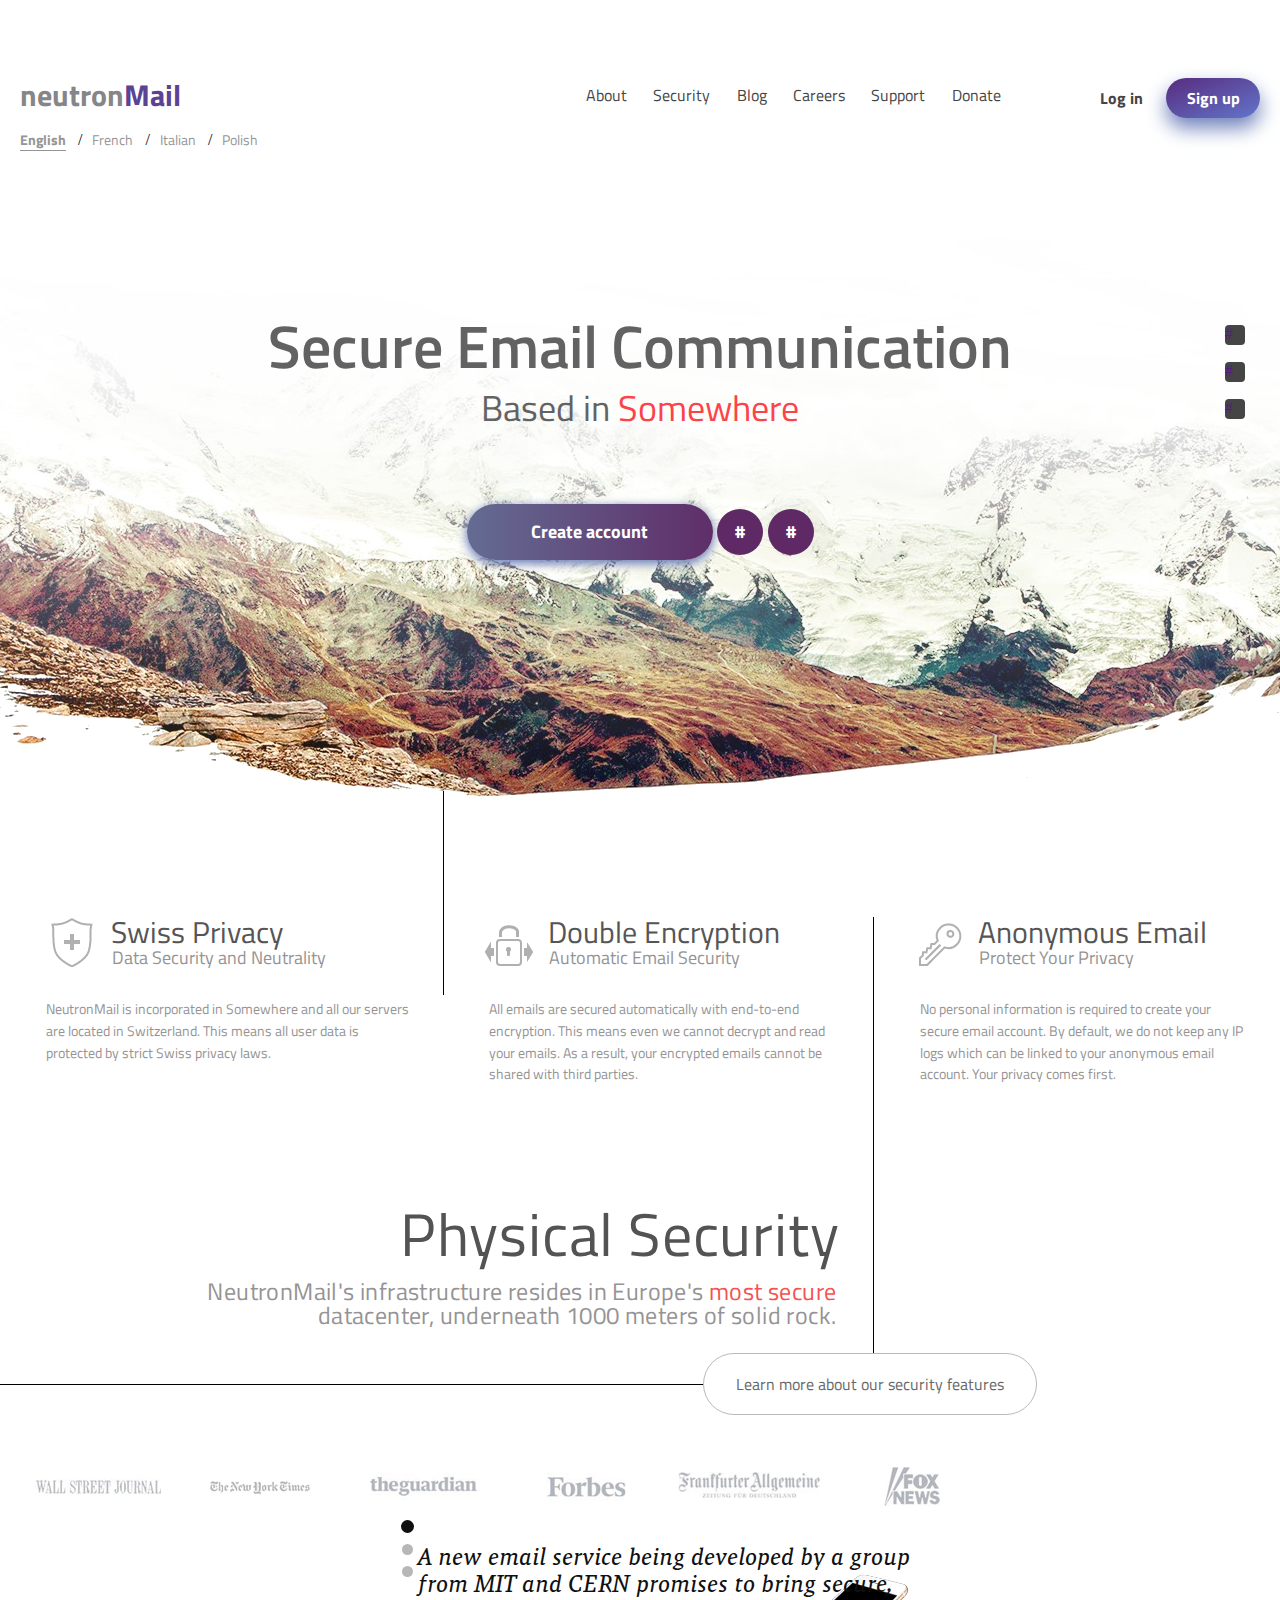
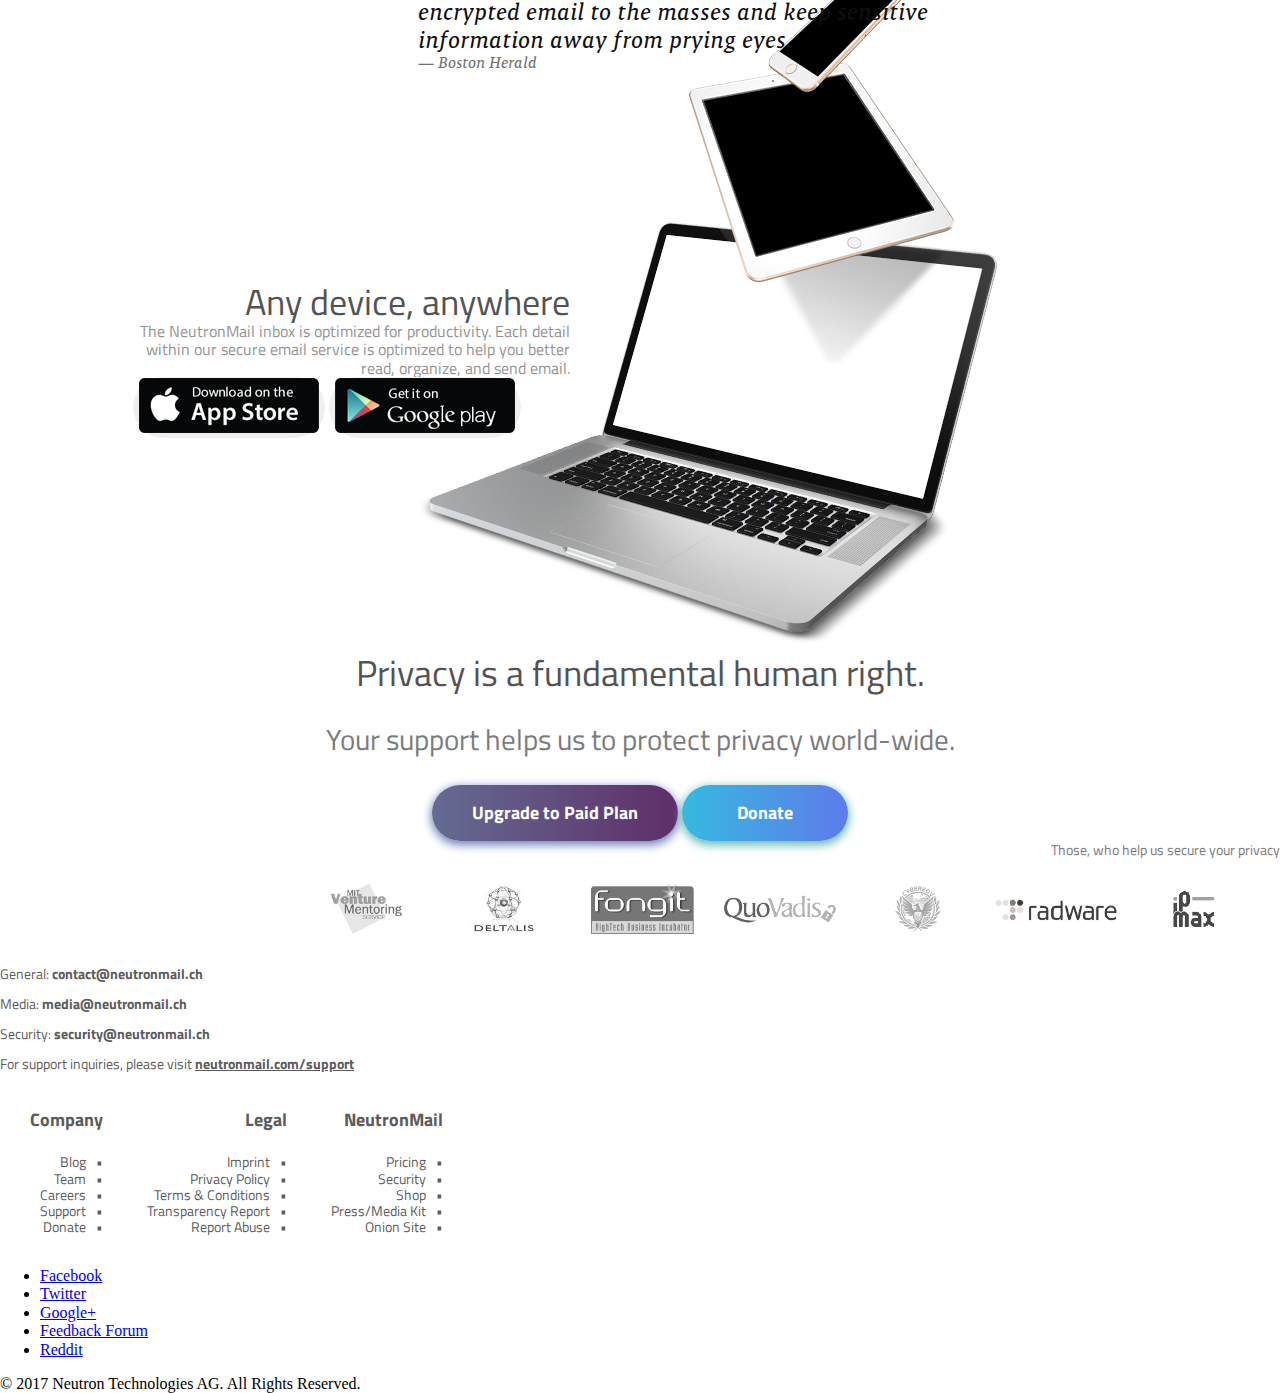
==== NeutronMail/index.html @ c209ff76 "implement grid feat-section" ====
<!DOCTYPE html>
<html lang="en">

<head>
  <meta charset="UTF-8">
  <meta name="viewport" content="width=device-width, initial-scale=1.0">
  <meta http-equiv="X-UA-Compatible" content="ie=edge">
  <title>NeutronMail</title>
  <link rel="stylesheet" href="./normalize.css">
  <link rel="stylesheet" href="./style.css">
</head>

<body>
  <header class="header">

    <div class="header__content">
      <div class="header__left-container">
        <a href="#" class="header__logo">neutron<span class="header__logo header__logo_color_add">Mail</span></a>
        <div class="lanuage-selector__container">
          <ul class="language-selector">
            <li class="language-selector__item "><a href="#"
                class="language-selector__link language-selector__link_selected">English</a></li>
            <li class="language-selector__item"><a href="#" class="language-selector__link">French</a></li>
            <li class="language-selector__item"><a href="#" class="language-selector__link">Italian</a></li>
            <li class="language-selector__item"><a href="#" class="language-selector__link">Polish</a></li>
          </ul>
        </div>
      </div>
      <div class="header__middle-container">
        <nav class="top-navigation">
          <ul class="top-navigation__row">
            <li class="top-navigation__item"><a href="#" class="top-navigation__item-link">About</a></li>
            <li class="top-navigation__item"><a href="#" class="top-navigation__item-link">Security</a></li>
            <li class="top-navigation__item"><a href="#" class="top-navigation__item-link">Blog</a></li>
            <li class="top-navigation__item"><a href="#" class="top-navigation__item-link">Careers</a></li>
            <li class="top-navigation__item"><a href="#" class="top-navigation__item-link">Support</a></li>
            <li class="top-navigation__item"><a href="#" class="top-navigation__item-link">Donate</a></li>
          </ul>
        </nav>
      </div>
      <div class="authorization">
        <div class="authorization__panel">
          <a href="" class="authorization__log-in">Log in</a>
          <button class="authorization__button button">Sign
            up</button>
        </div>
      </div>
    </div>
  </header>

  <main class="main">

    <div class="bg-image-section">
      <div class="bg-image-section__text-container">
        <div class="text-content">
          <h1 class="text-content__heading">Secure Email Communication</h1>
          <h2 class="text-content__text">Based in <span
              class="text-content__text text-content__text_color_add">Somewhere</span></h2>
        </div>
      </div>
      <div class="bg-image-section__buttons-container">
        <div class="buttons-row">
          <button class="buttons-row__button button button_style_purple">Create account</button>
          <button class="buttons-row__circle-button button">#</button>
          <button class="buttons-row__circle-button button">#</button>
        </div>
      </div>
      <div class="bg-image-section__social-container">
        <ul class="social-list">
          <li class="social-list__item"><a href="" class="social-list__item-link">#</a></li>
          <li class="social-list__item"><a href="" class="social-list__item-link">#</a></li>
          <li class="social-list__item"><a href="" class="social-list__item-link">#</a></li>
        </ul>
      </div>
    </div>

    <div class="main__feat-container">
      <section class="features-section">
        <article class="feat-article">
          <div class="feat-article__header">
            <img src="./assets/images/Layer_15.png" alt="#" class="feat-article__icon">
            <h3 class="feat-article__title">Swiss Privacy</h3>
            <p class="feat-article__subtitle">Data Security and Neutrality</p>
          </div>
          <p class="feat-article__description">NeutronMail is incorporated in Somewhere and all our servers are
            located
            in Switzerland. This means all user data is protected by strict Swiss privacy laws.</p>

        </article>
        <article class="feat-article">
          <div class="feat-article__header">
            <img src="./assets/images/Layer_14.png" alt="#" class="feat-article__icon">
            <h3 class="feat-article__title">Double Encryption</h3>
            <p class="feat-article__subtitle">Automatic Email Security</p>
          </div>
          <p class="feat-article__description">All emails are secured automatically with end-to-end encryption. This
            means even we cannot decrypt and read your emails. As a result, your encrypted emails cannot be shared
            with
            third parties.</p>

        </article>
        <article class="feat-article">
          <div class="feat-article__header">
            <img src="./assets/images/Layer_13.png" alt="#" class="feat-article__icon">
            <h3 class="feat-article__title">Anonymous Email</h3>
            <p class="feat-article__subtitle">Protect Your Privacy</p>
          </div>
          <p class="feat-article__description">No personal information is required to create your secure email
            account.
            By default, we do not keep any IP logs which can be linked to your anonymous email account. Your privacy
            comes first.</p>
        </article>
        <article class="feat-article feat-article_size_l">
          <div class="feat-article__header feat-article__header_size_l">
            <h3 class="feat-article__title feat-article__title_size_l">Physical Security</h3>
          </div>
          <p class="feat-article__description feat-article__description_size_l">NeutronMail's infrastructure resides in
            Europe's <span class="feat-article__description_color_add">most
              secure</span>
            datacenter,
            underneath 1000 meters of solid rock.</p>
          <button class="features-section__button">Learn more about our security
            features</button>

        </article>
      </section>
    </div>

    <div class="journal-section">
      <ul class="journal-list">
        <li class="journal-list__j journal-list__j1"><a href="#" class="journal-list__j-link">j-link</a></li>
        <li class="journal-list__j journal-list__j2"><a href="#" class="journal-list__j-link">j-link</a></li>
        <li class="journal-list__j journal-list__j3"><a href="#" class="journal-list__j-link">j-link</a></li>
        <li class="journal-list__j journal-list__j4"><a href="#" class="journal-list__j-link">j-link</a></li>
        <li class="journal-list__j journal-list__j5"><a href="#" class="journal-list__j-link">j-link</a></li>
        <li class="journal-list__j journal-list__j6"><a href="#" class="journal-list__j-link">j-link</a></li>
      </ul>
      <div class="journal__quote-container">
        <div class="quote-box">
          <div class="quote-box__slider">
            <div class="quote-box__slider-point quote-box__slider-point_selected"></div>
            <div class="quote-box__slider-point"></div>
            <div class="quote-box__slider-point"></div>
          </div>
          <p class="quote-box__text">A new email service being developed by a group from MIT and CERN promises to
            bring
            secure, encrypted email to the masses and keep sensitive information away from prying eyes.<span
              class="quote-box__author">— Boston Herald</span></p>
        </div>
      </div>
    </div>
    <div class="bg-gradient">
      <div class="download-section">
        <div class="download-section__container">
          <!-- <div class="download-section__content-layout"> -->
          <div class="download-section__content">
            <h2 class="download-section__title">Any device, anywhere</h2>
            <p class="download-section__text">The NeutronMail inbox is optimized for productivity. Each detail
              within our secure email service is optimized to help you better read, organize, and send email.</p>
            <div class="download-section__buttons-container">
              <button class="download-section__store-button button"><img src="./assets/images/Layer_23.png" alt="#"
                  class="download-section__device-picture"></button>
              <button class="download-section__store-button button"><img src="./assets/images/Layer_24.png" alt="#"
                  class="download-section__device-picture"></button>
            </div>
          </div>
          <!-- </div> -->
          <img src="./assets/images/NOT_FOR_USE!!!!!.png" alt="#" class="download-section__img">
        </div>
      </div>
      <div class="donate-section">
        <div class="donate-container">
          <div class="donate-section__text-area">
            <h2 class="donate-section__heading">Privacy is a fundamental human right.</h2>
            <h3 class="donate-section__text">Your support helps us to protect privacy world-wide.</h3>
          </div>
          <div class="donate-section__buttons-row buttons-row">
            <button class="buttons-row__button button button_style_purple">Upgrade to Paid Plan</button>
            <button class="buttons-row__button button button_style_blue">Donate</button>
          </div>
        </div>
      </div>
      <div class="partners-section">
        <div class="partners-section__container">
          <span class="partners-section__text">Those, who help us secure your privacy</span>
          <ul class="partners-list">
            <li class="partners-list__p partners-list__p1"><a href="#" class="partners-list__p-link">p-link</a></li>
            <li class="partners-list__p partners-list__p2"><a href="#" class="partners-list__p-link">p-link</a></li>
            <li class="partners-list__p partners-list__p3"><a href="#" class="partners-list__p-link">p-link</a></li>
            <li class="partners-list__p partners-list__p4"><a href="#" class="partners-list__p-link">p-link</a></li>
            <li class="partners-list__p partners-list__p5"><a href="#" class="partners-list__p-link">p-link</a></li>
            <li class="partners-list__p partners-list__p6"><a href="#" class="partners-list__p-link">p-link</a></li>
            <li class="partners-list__p partners-list__p7"><a href="#" class="partners-list__p-link">p-link</a></li>
          </ul>
        </div>
      </div>
    </div>
  </main>
  <footer class="footer">
    <div class="contact-block">
      <p class="contact-block__item">General: <a href="mailto:contact@neutronmail.ch" class="contact-block__item-link">contact@neutronmail.ch</a></p>
      <p class="contact-block__item">Media: <a href="mailto:media@neutronmail.ch" class="contact-block__item-link">media@neutronmail.ch</a></p>
      <p class="contact-block__item">Security: <a href="mailto:security@neutronmail.ch" class="contact-block__item-link">security@neutronmail.ch</a></p>
      <p class="contact-block__item">For support inquiries, please visit <a href="https://neutronmail.com/support" class="contact-block__item-link contact-block__item-link_decor"> neutronmail.com/support</a></p>  
    </div>
    <div class="footer__block">
      <h4 class="footer__block-title">Company</h4>
      <ul class="footer__block-link-list">
        <a href="#" class="footer__block-link">Blog</a>
        <a href="#" class="footer__block-link">Team</a>
        <a href="#" class="footer__block-link">Careers</a>
        <a href="#" class="footer__block-link">Support</a>
        <a href="#" class="footer__block-link">Donate</a>
      </ul>
    </div>
    <div class="footer__block">
      <h4 class="footer__block-title">Legal</h4>
      <ul class="footer__block-link-list">
        <a href="#" class="footer__block-link">Imprint</a>
        <a href="#" class="footer__block-link">Privacy Policy</a>
        <a href="#" class="footer__block-link">Terms & Conditions</a>
        <a href="#" class="footer__block-link">Transparency Report</a>
        <a href="#" class="footer__block-link">Report Abuse</a>
      </ul>
    </div>
    <div class="footer__block">
      <h4 class="footer__block-title">NeutronMail</h4>
      <ul class="footer__block-link-list">
        <a href="#" class="footer__block-link">Pricing</a>
        <a href="#" class="footer__block-link">Security</a>
        <a href="#" class="footer__block-link">Shop</a>
        <a href="#" class="footer__block-link">Press/Media Kit</a>
        <a href="#" class="footer__block-link">Onion Site</a>
      </ul>
    </div>
    <ul class="footer__socials">
      <li class="footer__social-item"><a href="#" class="footer__social-link">Facebook</a></li>
      <li class="footer__social-item"><a href="#" class="footer__social-link">Twitter</a></li>
      <li class="footer__social-item"><a href="#" class="footer__social-link">Google+</a></li>
      <li class="footer__social-item"><a href="#" class="footer__social-link">Feedback Forum</a></li>
      <li class="footer__social-item"><a href="#" class="footer__social-link">Reddit</a></li>
    </ul>

    <li class="footer__copyright">
      <a>© 2017 Neutron Technologies AG. All Rights Reserved.</a>
    </li>
  </footer>
</body>

</html>
---- NeutronMail/style.css ----
@font-face {
  font-family: 'Titillium Web';
  src: url('./assets/fonts/TitilliumWeb-Regular.ttf') format('woff2');
  font-style: normal;
  font-weight: 400;
}

@font-face {
  font-family: 'Titillium Web';
  src: url('./assets/fonts/TitilliumWeb-SemiBold.ttf') format('woff2');
  font-style: normal;
  font-weight: 600;
}

@font-face {
  font-family: 'Titillium Web';
  src: url('./assets/fonts/TitilliumWeb-Bold.ttf') format('woff2');
  font-weight: 700;
  font-style: normal;
}

@font-face {
  font-family: 'Malaga';
  src: url('./assets/fonts/Malaga\ OT\ Reg\ Italic.otf') format('woff2');
  font-weight: 400;
  font-style: italic;
}

.header {
  margin-top: 78px;
}

.header__content {
  max-width: 1400px;
  padding: 0 1.25rem;
  margin: 0 auto;
  display: flex;
  justify-content: space-between;
}

.header__logo {
  font-family: 'Titillium Web';
  color: #858688;
  font-size: 30px;
  font-weight: 700;
  text-decoration: none;
}

.header__logo_color_add {
  color: #5b4295;
}

.language-selector {
  margin-top: 18px;
  margin-bottom: 0;
  padding: 0;
}

.language-selector__item {
  display: inline-block;
  margin-right: 6px;
  list-style-type: none;
}

.language-selector__link {
  font-family: 'Titillium Web';
  color: #959595;
  font-size: 14px;
  font-weight: 400;
  text-decoration: none;
  display: inline;
}

.language-selector__link_selected {
  font-weight: 700;
  border-bottom: 1px solid #959595;
}

.language-selector__item:not(:last-child)::after {
  content: "/";
  margin-left: 12px;
}

.header__middle-container {
  display: flex;
  flex-direction: row-reverse;
  flex-grow: 1;
  margin: 0 5.5rem;
}

.top-navigation__row {
  padding: 0;
  margin-top: 0.5rem;
}

.top-navigation__item {
  display: inline-block;
  padding: 0 0.7rem;
}

.top-navigation__item-link {
  font-family: 'Titillium Web';
  color: #454545;
  font-size: 16px;
  font-weight: 400;
  text-decoration: none;
}

.button {
  font-family: 'Titillium Web';
  font-weight: 700;
  border: none;
  outline: none;
  color: #ffffff;
  border-radius: 100px;
  cursor: pointer;
}

.authorization__button {
  height: 40px;
  width: 94px;
  color: #ffffff;
  background: linear-gradient(to top left, #6275cb, #582c7e);
  box-shadow: 0 10px 20px #6f81bb;
  margin-left: 1.2rem;
}

.authorization__log-in {
  display: inline-block;
  font-family: 'Titillium Web';
  color: #454545;
  font-size: 16px;
  font-weight: 700;
  text-decoration: none;
}

.main {
  max-width: 1800px;
  margin: 0 auto;
  overflow: hidden;
}

.bg-image-section {
  position: relative;
  height: 768px;
  background: url(./assets/images/background2.png) 50% 21px no-repeat;
}

.bg-image-section__text-container {
  text-align: center;
  padding: 162px 5rem 0 5rem;
  margin: 0 auto;
}

.text-content {
  display: inline-block;
  opacity: 0.84;
}

.text-content__heading {
  font-family: 'Titillium Web';
  color: #454545;
  font-size: 3.75rem;
  font-weight: 600;
  margin: 0;
}

.text-content__text {
  font-family: 'Titillium Web';
  color: #464646;
  font-size: 36px;
  font-weight: 400;
  line-height: 56px;
  margin: 0;
}

.text-content__text_color_add {
  color: #fc2028;
}

.bg-image-section__buttons-container {
  margin: 68px auto 0 auto;
  max-width: 600px;
}

.buttons-row {
  text-align: center;
  font-size: 18px;
}

.buttons-row__button {
  height: 56px;
}

.buttons-row__circle-button {
  height: 46px;
  width: 46px;
  background-color: #5f2966;
}

.button_style_purple {
  width: 246px;
  background: linear-gradient(to right, #646c93, #5f2e69);
  box-shadow: 0 3px 10px 1px #6f81bb;
}

.button_style_blue {
  width: 166px;
  background: linear-gradient(to right, #35bae0, #5e7bea);
  box-shadow: 0 3px 10px 1px #63b9b8;
}

.bg-image-section__social-container {
  position: absolute;
  right: 2.2rem;
  top: 11rem;
}

.social-list {
  list-style-type: none;
  padding: 0;
  margin: 0;
}

.social-list__item {
  background: #454545;
  border-radius: 4px;

}

.social-list__item:not(:last-child) {
  margin-bottom: 17px;
}

.social-list__item-link {
  display: block;
  height: 20px;
  width: 20px;
  text-decoration: none;
}

.main__feat-container {
  margin-bottom: 69px;
}

.features-section {
  display: grid;
  grid-template-columns: minmax(auto, 7.14fr) minmax(431px, 4.31fr) minmax(auto, 6.53fr);
  grid-template-rows: minmax(234px, auto) minmax(234px, auto);
  justify-content: center;
  grid-template-areas:
    ". . ."
    "art art .";
}


.feat-article:nth-child(3n + 1) .feat-article__header,
.feat-article:nth-child(3n + 1) .feat-article__description {
  margin-left: auto;
}
.feat-article:nth-child(2) {
  border-right: 1px solid black;
  position: relative;
}
.feat-article:nth-child(2) .feat-article__header {
  border-left: 1px solid black;
} 
.feat-article:nth-child(2)::after {
  content: "";
  display: block;
  height: 1px;
  width: 200px;
  background-color: black;
  position: absolute;
  top: 0;
  left: 894px;
}
.feat-article:nth-child(2)::before {
  content: "";
  height: 150px;
  width: 1px;
  background-color: black;
  position: absolute;
  top: -150px;
  left: 0;
  z-index: -1;
}

.feat-article_size_l {
  grid-area: art;
  text-align: right;
  position: relative;
  border: 1px solid black;
  border-width: 0 1px 1px 0;
}

.features-section__button {
  font-family: 'Titillium Web';
  color: #676767;
  font-size: 16px;
  background: #ffffff;
  border: 1px solid #b9b9b9;
  border-radius: 31px;
  width: 334px;
  height: 62px;
  position: absolute;
  bottom: -31px;
  right: -164px;
  outline: none;
  cursor: pointer;
}

.feat-article__header {
  max-width: 368px;
  padding: 0 34px 26px;
}

.feat-article__header_size_l {
  max-width: 625px;
  padding: 0 34px;
}

.feat-article__icon {
  float: left;
  object-fit: none;
  height: 60px;
  width: 60px;
  box-sizing: border-box;
  padding-bottom: 10px;
}

.feat-article__title {
  display: inline-block;
  font-family: 'Titillium Web';
  color: #555555;
  font-size: 30px;
  font-weight: 400;
  margin: 0 0 0 10px;
  line-height: 1;
}

.feat-article__title_size_l {
  font-size: 60px;
  color: #535353;
  margin-top: 53px;
  letter-spacing: 0.05rem;
}

.feat-article__subtitle {
  display: inline-block;
  font-family: 'Titillium Web';
  color: #959393;
  font-size: 18px;
  font-weight: 400;
  line-height: 22px;
  margin: 0 0 0 11px;
}

.feat-article__description {
  font-family: 'Titillium Web';
  color: #959393;
  font-size: 14px;
  margin-top: 3px;
  margin-bottom: 0;
  line-height: 1.55;
  max-width: 368px;
  padding: 0 34px 0 46px;
  word-wrap: break-word;
}

.feat-article__description_size_l {
  max-width: 635px;
  font-size: 24px;
  line-height: 1;
  margin-top: 15px;
  padding: 0 37px;
  letter-spacing: 0.025rem;
}

.feat-article__description_color_add {
  color: #f65151;
}

.journal-section {
  padding: 0 20px;
}

.journal-list {
  justify-content: center;
  display: flex;
  flex-wrap: wrap;
  max-width: 943px;
  padding: 0;
  font-size: 0px;
}

.journal-list__j {
  background-image: url(./assets/images/journals-sprite.png);
  background-repeat: no-repeat;
  display: inline-block;
  height: 66px;
}

.journal-list__j1 {
  width: 166px;
  background-position: -3px -3px;
}

.journal-list__j2 {
  width: 156px;
  background-position: -175px -3px;
}

.journal-list__j3 {
  width: 173px;
  background-position: -337px -3px;
}

.journal-list__j4 {
  width: 137px;
  background-position: -516px -3px;
}

.journal-list__j5 {
  width: 204px;
  background-position: -659px -3px;
}

.journal-list__j6 {
  width: 107px;
  background-position: -869px -3px;
}

.journal-list__j-link {
  display: block;
  height: 100%;
  width: 100%;
}

.journal__quote-container {
  max-width: 943px;
}

.quote-box {
  max-width: 562px;
  margin: 0 0 0 auto;
}

.quote-box__slider {
  vertical-align: top;
  display: inline-block;
}

.quote-box__slider-point {
  width: 11px;
  height: 11px;
  background: #101010;
  opacity: 0.3;
  border-radius: 11px;
  margin: 0 auto 11px auto;
}

.quote-box__slider-point:hover {
  opacity: 0.5;
}

.quote-box__slider-point_selected {
  width: 13px;
  height: 13px;
  opacity: 1;
  border-radius: 13px;
}

.quote-box__text {
  display: inline-block;
  max-width: 525px;
  font-family: "Malaga";
  color: #101010;
  font-size: 24px;
  font-weight: 400;
}

.quote-box__author {
  display: block;
  font-family: "Malaga";
  color: #727272;
  font-size: 16px;
  font-weight: 400;
}

/* .bg-gradient {
  position: relative;
  background: linear-gradient(10deg, #ffffff 58%, #eeeeee 100%);
  padding-top: 50px;
  margin-top: -50px;

}

.bg-gradient::before {
  content: '';
  position: absolute;
  top: -50px;
  width: 0;
  height: 0;
  border-style: solid;
  border-width: 215px 1800px 0 0;
  border-color: #007bff transparent transparent transparent;
} */

.download-section__container {
  max-width: 1400px;
  display: flex;
  justify-content: center;
  align-items: center;
  margin: 0 0 0 auto;
  max-height: 525px;
  /* position: relative; */
}

/* .download-section__content-layout {
  max-width: 860px;
} */
.download-section__content {
  max-width: 437px;
}

.download-section__title {
  font-family: 'Titillium Web';
  color: #535353;
  font-size: 36px;
  font-weight: 400;
  margin: 0;
  text-align: right;
}

.download-section__text {
  font-family: 'Titillium Web';
  color: #959393;
  font-size: 16px;
  font-weight: 400;
  margin: 0;
  text-align: right;
}

.download-section__img {
  position: relative;
  z-index: -1;
  right: 150px;
  bottom: 50px;
}

.donate-section {
  padding: 0 15px;
  text-align: center;
}

.donate-container {}

.donate-section__text-area {}

.donate-section__heading {
  font-family: 'Titillium Web';
  color: #535353;
  font-size: 36px;
  font-weight: 400;
}

.donate-section__text {
  font-family: 'Titillium Web';
  color: #7c7c7c;
  font-size: 29px;
  font-weight: 400;
}

.partners-section__container {
  max-width: 1400px;
  text-align: right;
}

.partners-section__text {
  font-family: 'Titillium Web';
  color: #7a7a7a;
  font-size: 14px;
  font-weight: 400;
}

.partners-list {
  justify-content: center;
  display: flex;
  flex-wrap: wrap;
  max-width: 974px;
  padding: 0;
  font-size: 0px;
  margin-left: auto;
}

.partners-list__p {
  background-image: url(./assets/images/partners-sprite.png);
  background-repeat: no-repeat;
  height: 92px;
}

.partners-list__p1 {
  width: 135px;
  background-position: -3px -3px;
}

.partners-list__p2 {
  width: 120px;
  background-position: -144px -3px;
}

.partners-list__p3 {
  width: 149px;
  background-position: -270px -3px;
}

.partners-list__p4 {
  width: 157px;
  background-position: -425px -3px;
}

.partners-list__p5 {
  width: 103px;
  background-position: -588px -3px;
}

.partners-list__p6 {
  width: 174px;
  background-position: -697px -3px;
}

.partners-list__p7 {
  width: 136px;
  background-position: -877px -3px;
}

.partners-list__p-link {
  display: block;
  height: 100%;
  width: 100%;
}

.contact-block {}

.contact-block__item {
  font-family: "Titillium Web";
  color: #5c5c5c;
  font-size: 14px;
  font-weight: 400;
}

.contact-block__item-link {
  font-weight: 700;
  color: #5c5c5c;
  text-decoration: none;
}

.contact-block__item-link_decor {
  text-decoration: underline;
}

.footer__block {
  display: inline-block;
  text-align: right;
}

.footer__block-title {
  font-family: "Titillium Web";
  color: #5c5c5c;
  font-size: 18px;
  font-weight: 700;
}

.footer__block-link {
  display: block;
  font-family: "Titillium Web";
  color: #5c5c5c;
  font-size: 14px;
  font-weight: 400;
  text-decoration: none;
}

.footer__block-link::after {
  content: '•';
  padding-left: 10px;
}
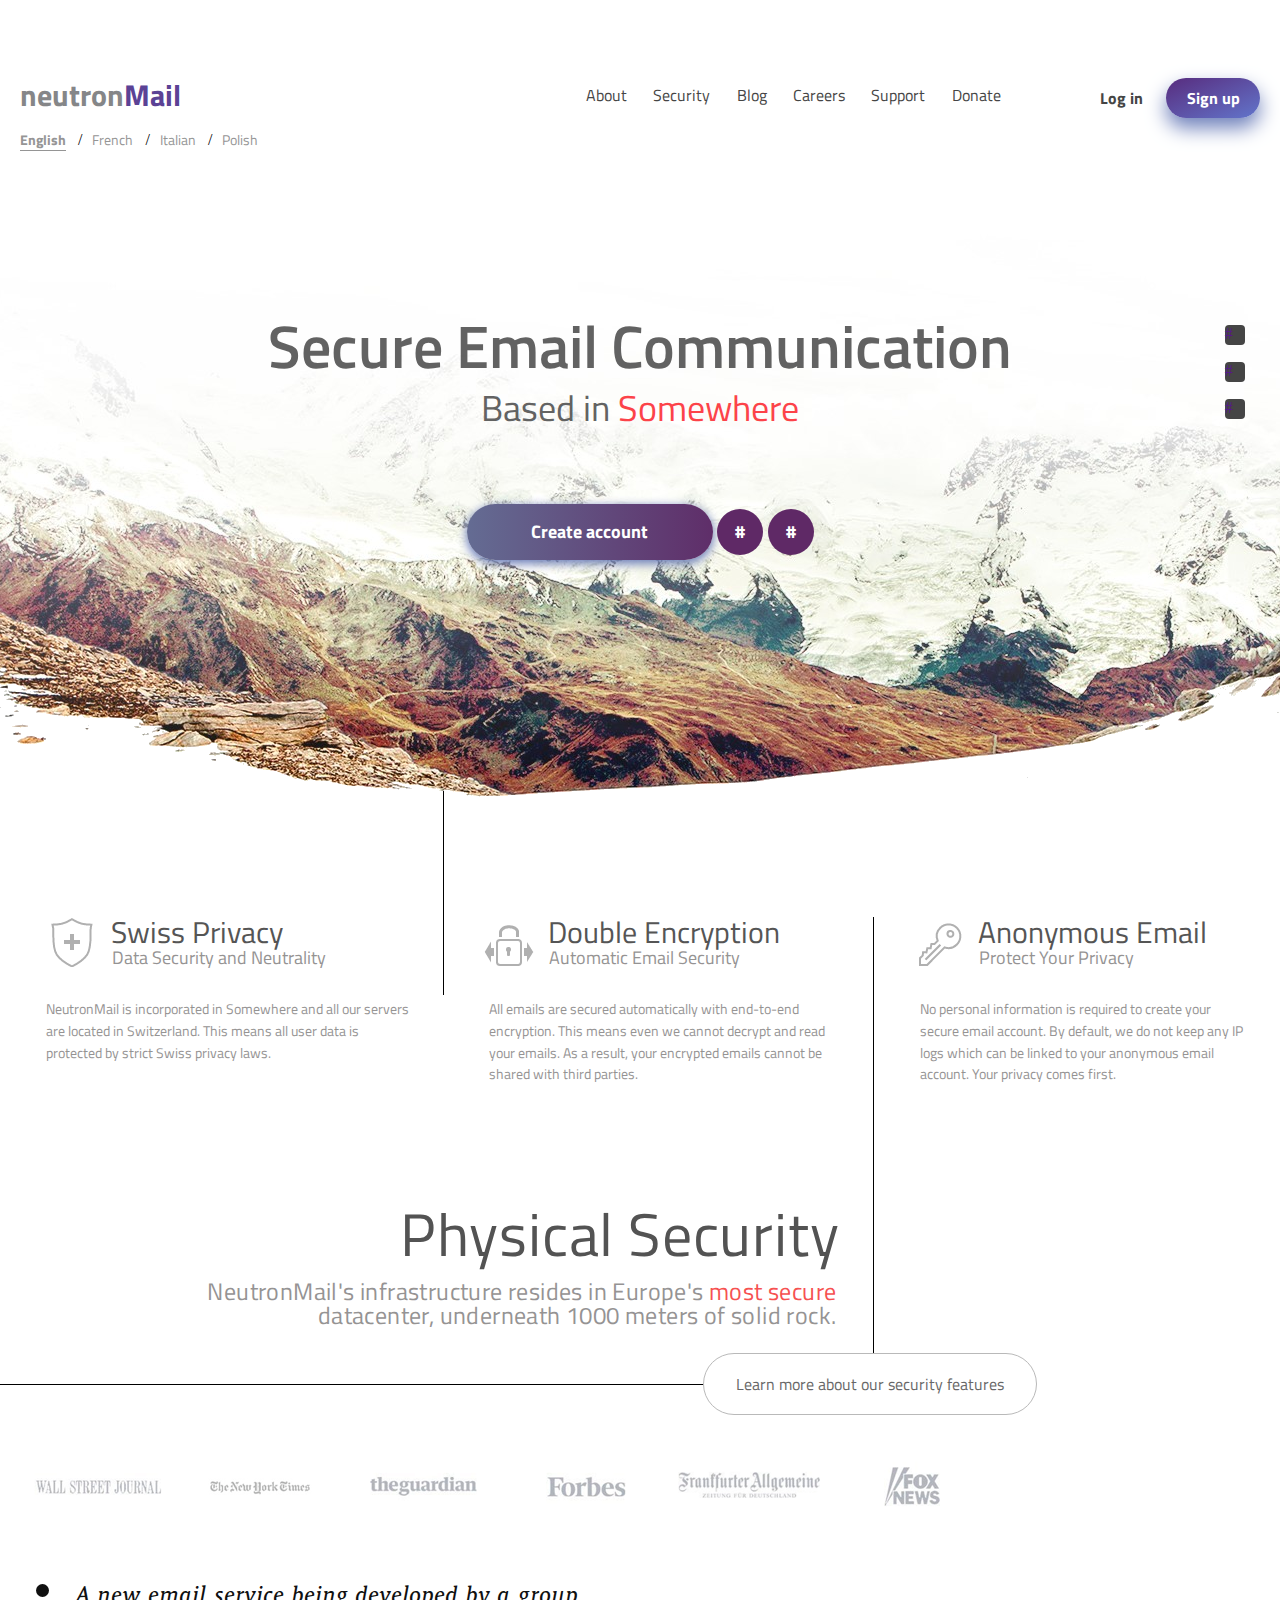
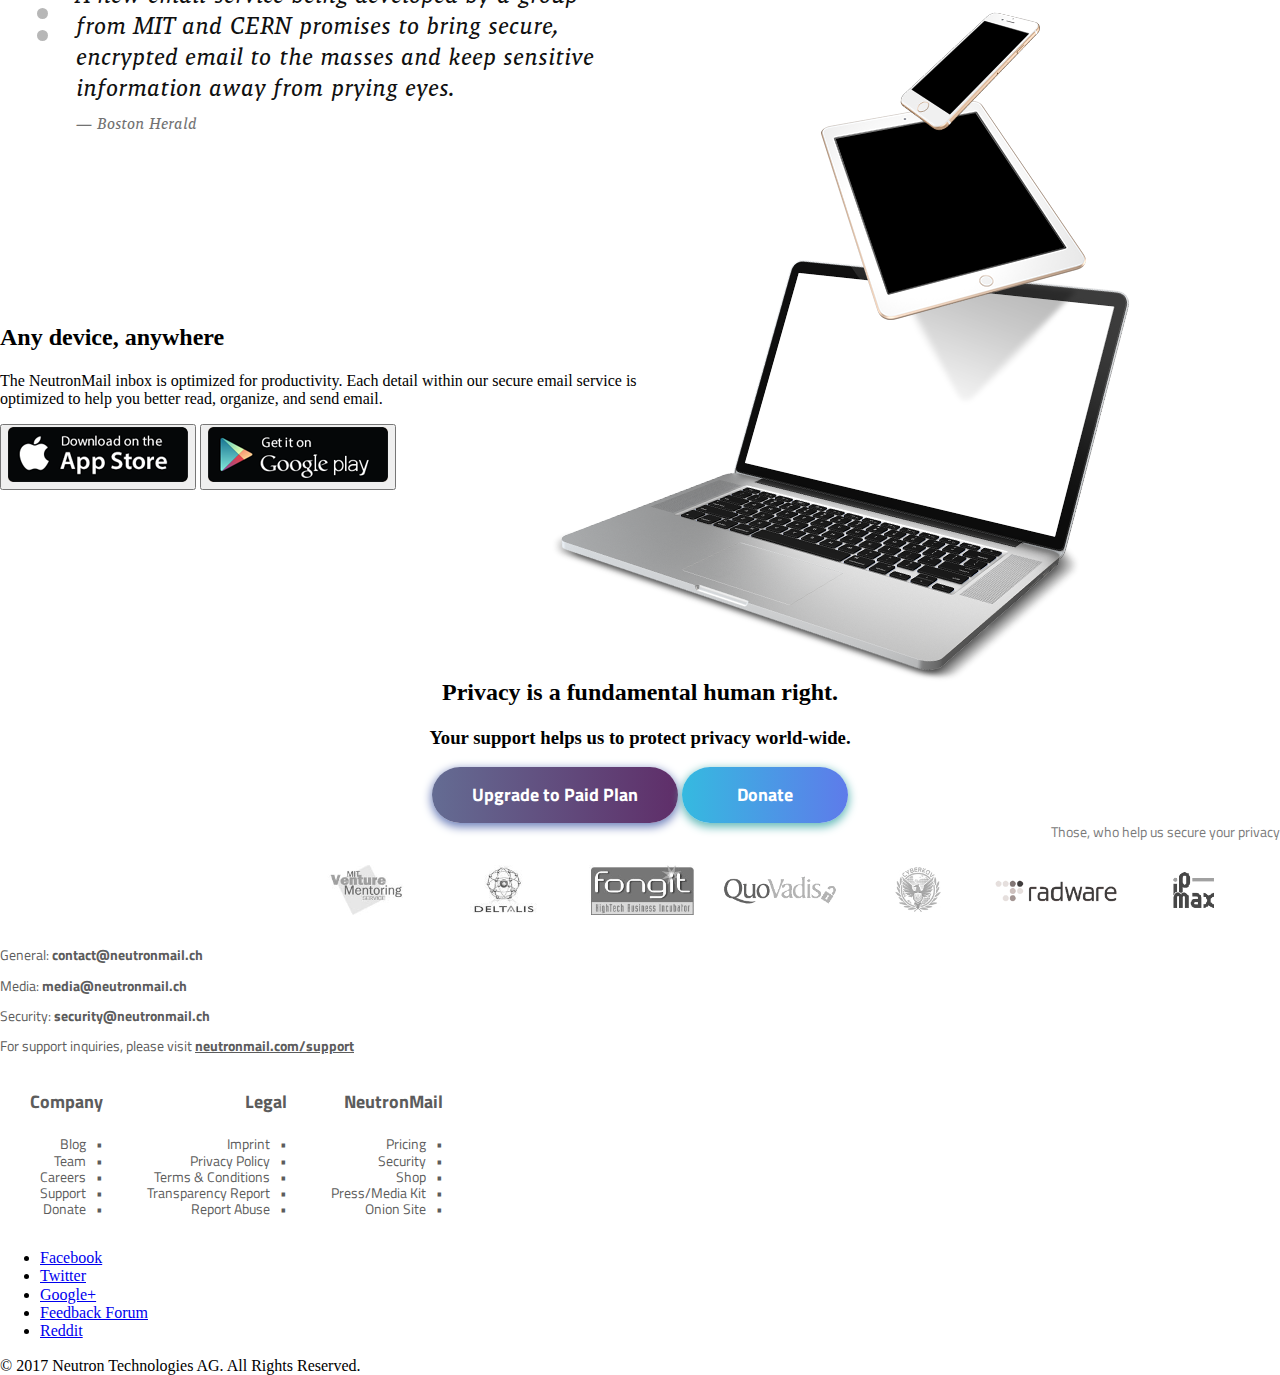
==== commit 565427c9: "rename elements of download & donate-section" ====
--- a/NeutronMail/index.html
+++ b/NeutronMail/index.html
@@ -152,27 +152,23 @@
     <div class="bg-gradient">
       <div class="download-section">
         <div class="download-section__container">
-          <!-- <div class="download-section__content-layout"> -->
-          <div class="download-section__content">
-            <h2 class="download-section__title">Any device, anywhere</h2>
-            <p class="download-section__text">The NeutronMail inbox is optimized for productivity. Each detail
+          <div class="product-promotion">
+            <h2 class="product-promotion__title">Any device, anywhere</h2>
+            <p class="product-promotion__text">The NeutronMail inbox is optimized for productivity. Each detail
               within our secure email service is optimized to help you better read, organize, and send email.</p>
-            <div class="download-section__buttons-container">
-              <button class="download-section__store-button button"><img src="./assets/images/Layer_23.png" alt="#"
-                  class="download-section__device-picture"></button>
-              <button class="download-section__store-button button"><img src="./assets/images/Layer_24.png" alt="#"
-                  class="download-section__device-picture"></button>
-            </div>
-          </div>
-          <!-- </div> -->
+              <button class="product-promotion__download-button"><img src="./assets/images/Layer_23.png" alt="#"
+                  class="product-promotion__store-picture"></button>
+              <button class="product-promotion__download-button"><img src="./assets/images/Layer_24.png" alt="#"
+                  class="product-promotion__store-picture"></button>
+          </div>
           <img src="./assets/images/NOT_FOR_USE!!!!!.png" alt="#" class="download-section__img">
         </div>
       </div>
       <div class="donate-section">
-        <div class="donate-container">
-          <div class="donate-section__text-area">
-            <h2 class="donate-section__heading">Privacy is a fundamental human right.</h2>
-            <h3 class="donate-section__text">Your support helps us to protect privacy world-wide.</h3>
+        <div class="donate-section__container">
+          <div class="donate-call">
+            <h2 class="donate-call__heading">Privacy is a fundamental human right.</h2>
+            <h3 class="donate-call__text">Your support helps us to protect privacy world-wide.</h3>
           </div>
           <div class="donate-section__buttons-row buttons-row">
             <button class="buttons-row__button button button_style_purple">Upgrade to Paid Plan</button>
@@ -198,10 +194,14 @@
   </main>
   <footer class="footer">
     <div class="contact-block">
-      <p class="contact-block__item">General: <a href="mailto:contact@neutronmail.ch" class="contact-block__item-link">contact@neutronmail.ch</a></p>
-      <p class="contact-block__item">Media: <a href="mailto:media@neutronmail.ch" class="contact-block__item-link">media@neutronmail.ch</a></p>
-      <p class="contact-block__item">Security: <a href="mailto:security@neutronmail.ch" class="contact-block__item-link">security@neutronmail.ch</a></p>
-      <p class="contact-block__item">For support inquiries, please visit <a href="https://neutronmail.com/support" class="contact-block__item-link contact-block__item-link_decor"> neutronmail.com/support</a></p>  
+      <p class="contact-block__item">General: <a href="mailto:contact@neutronmail.ch"
+          class="contact-block__item-link">contact@neutronmail.ch</a></p>
+      <p class="contact-block__item">Media: <a href="mailto:media@neutronmail.ch"
+          class="contact-block__item-link">media@neutronmail.ch</a></p>
+      <p class="contact-block__item">Security: <a href="mailto:security@neutronmail.ch"
+          class="contact-block__item-link">security@neutronmail.ch</a></p>
+      <p class="contact-block__item">For support inquiries, please visit <a href="https://neutronmail.com/support"
+          class="contact-block__item-link contact-block__item-link_decor"> neutronmail.com/support</a></p>
     </div>
     <div class="footer__block">
       <h4 class="footer__block-title">Company</h4>
--- a/NeutronMail/style.css
+++ b/NeutronMail/style.css
@@ -399,6 +399,7 @@
   background-repeat: no-repeat;
   display: inline-block;
   height: 66px;
+  padding: 10px 0;
 }
 
 .journal-list__j1 {
@@ -438,17 +439,19 @@
 }
 
 .journal__quote-container {
-  max-width: 943px;
+  max-width: 1400px;
+  margin: 40px 0 0 auto;
+  padding: 0 16px;
 }
 
 .quote-box {
-  max-width: 562px;
-  margin: 0 0 0 auto;
+  max-width: 570px;
+  position: relative;
 }
 
 .quote-box__slider {
-  vertical-align: top;
-  display: inline-block;
+  position: absolute;
+  top: 4px;
 }
 
 .quote-box__slider-point {
@@ -478,6 +481,9 @@
   color: #101010;
   font-size: 24px;
   font-weight: 400;
+  line-height: 1.3;
+  margin: 0 0 0 40px;
+  word-spacing: 0.05em;
 }
 
 .quote-box__author {
@@ -486,6 +492,7 @@
   color: #727272;
   font-size: 16px;
   font-weight: 400;
+  margin-top: 9px;
 }
 
 /* .bg-gradient {
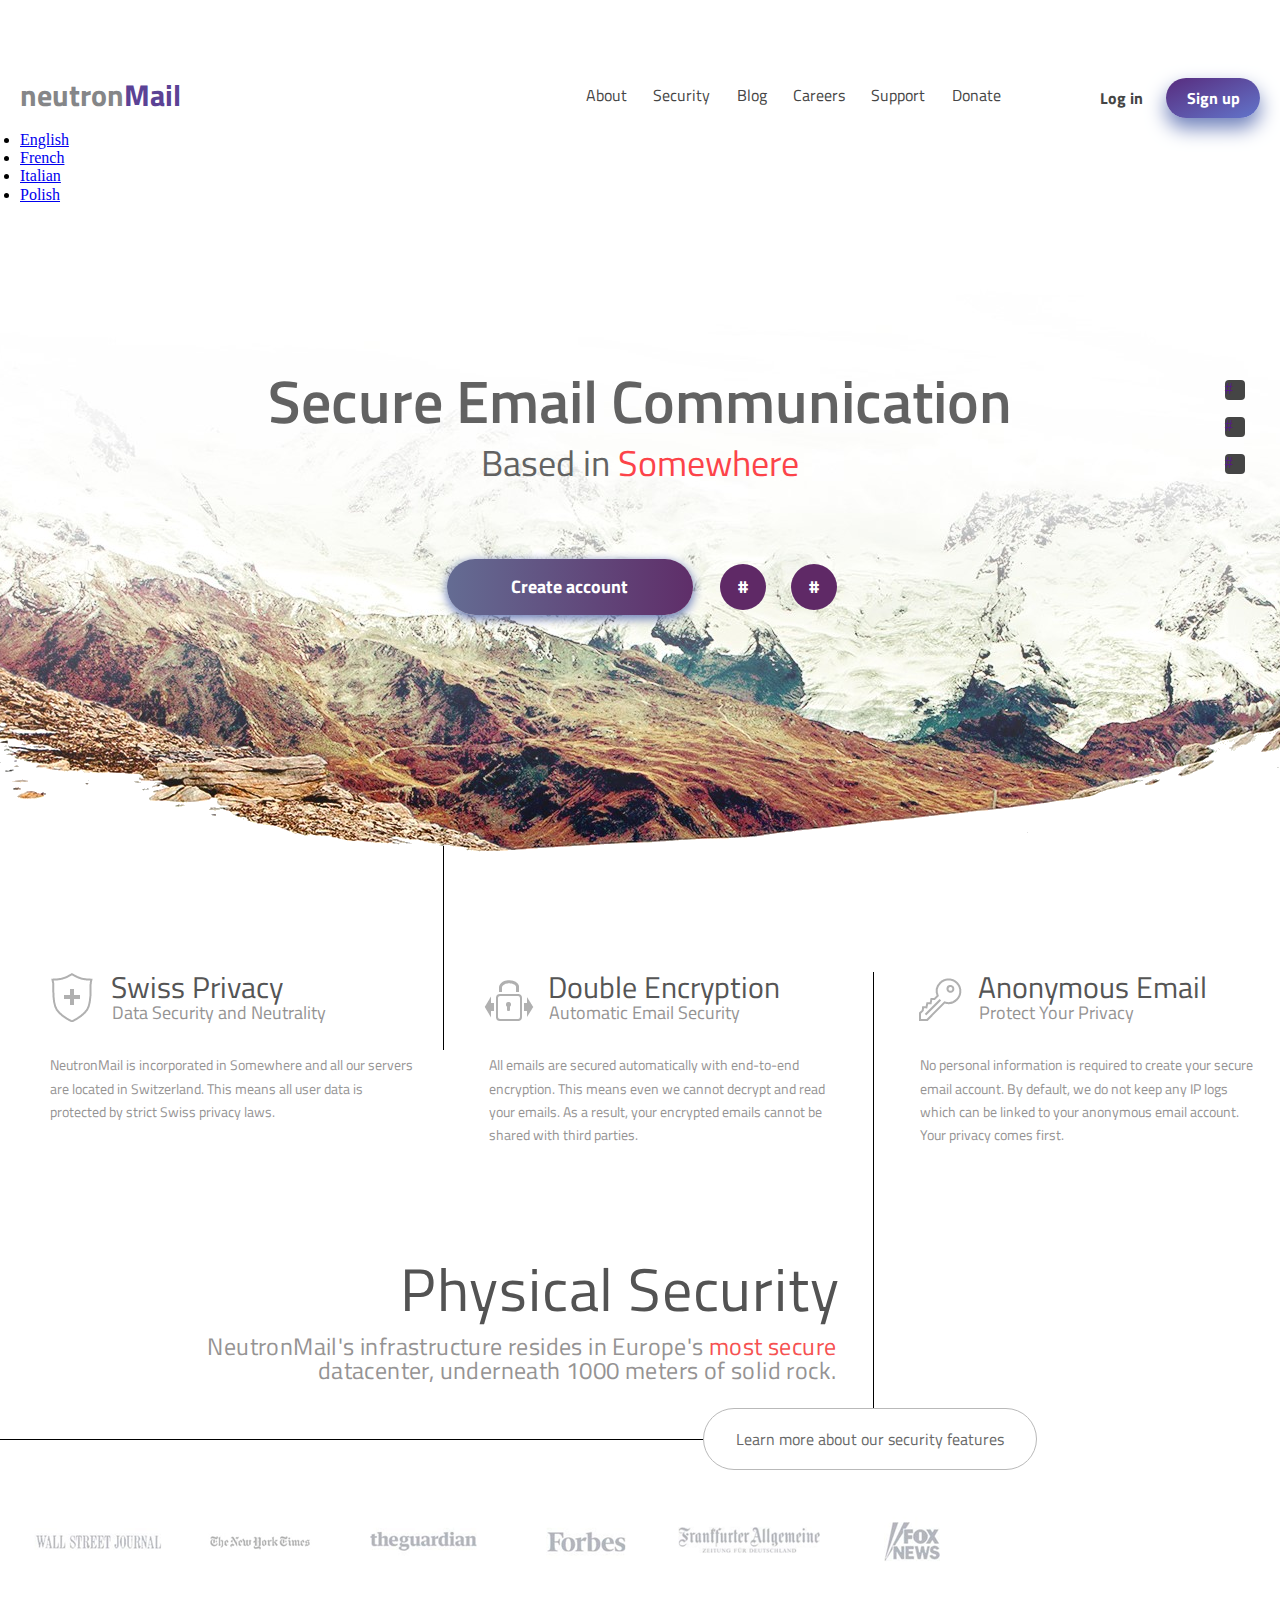
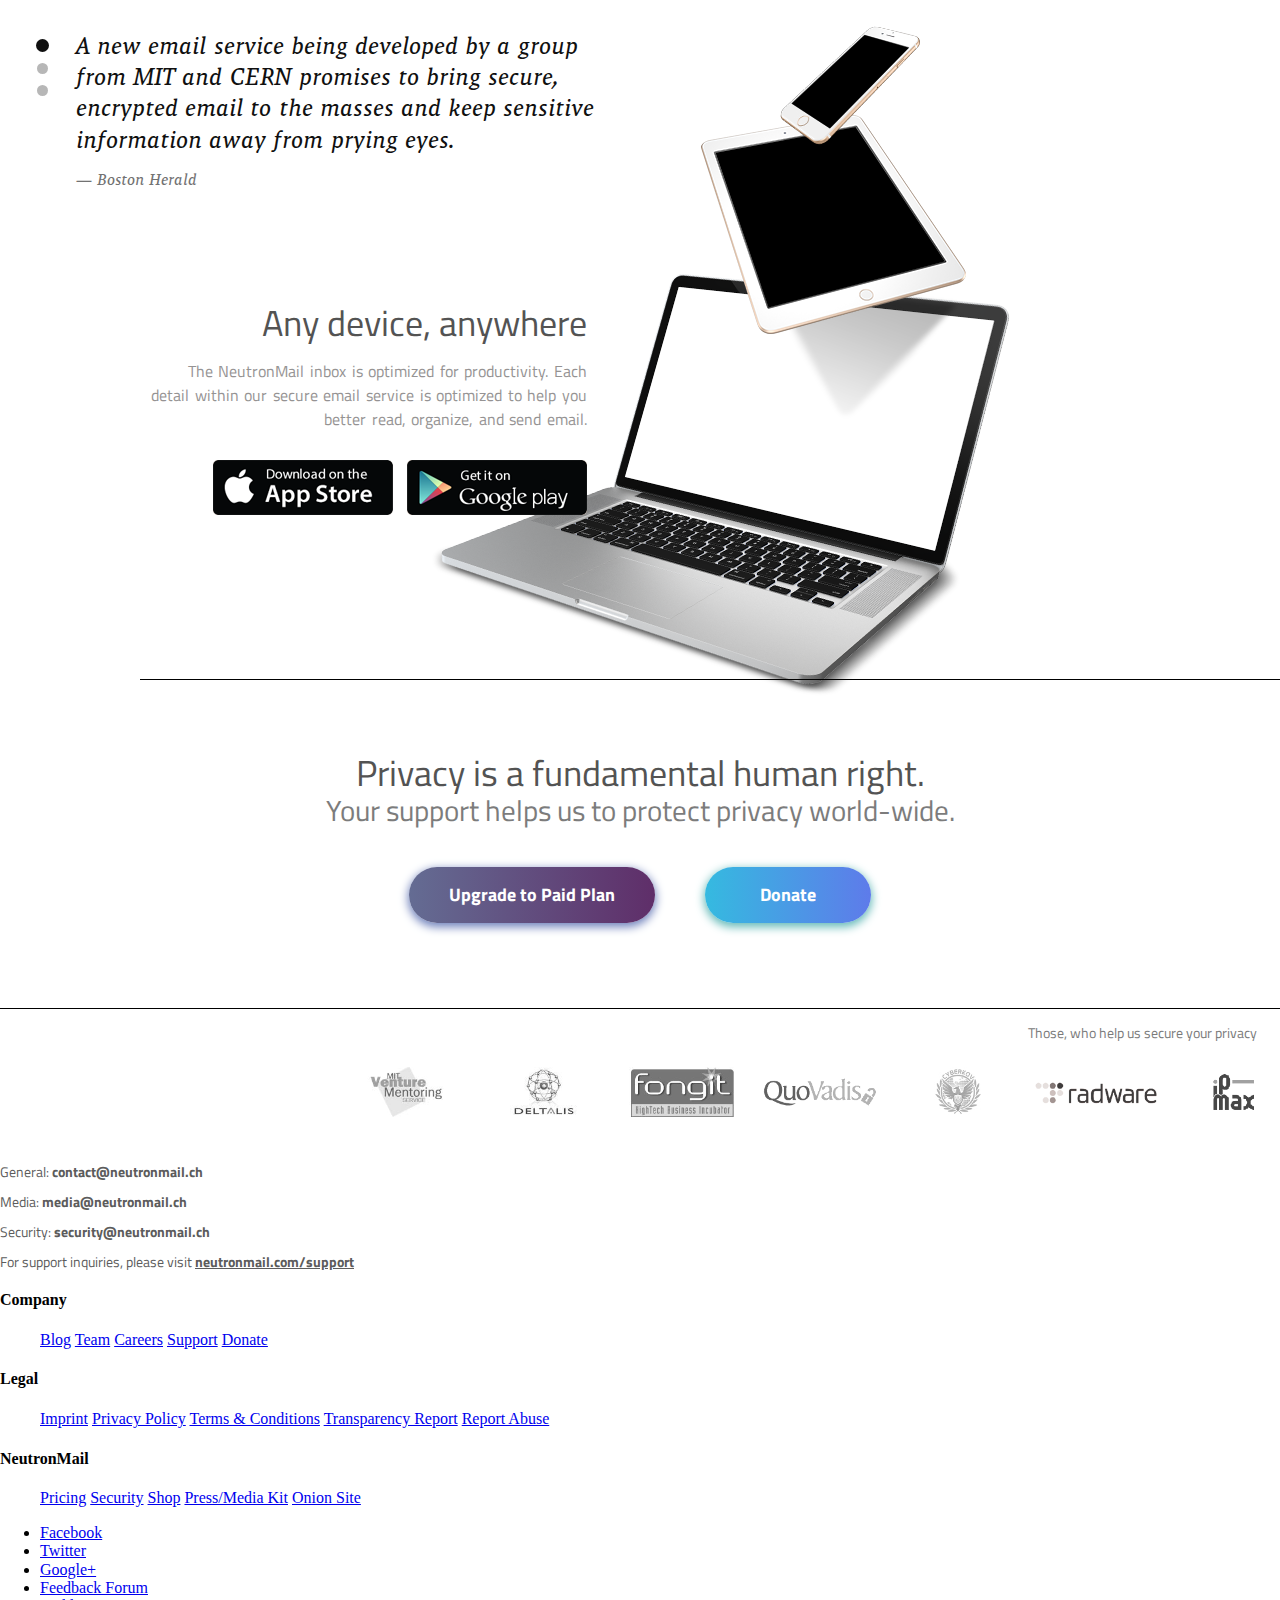
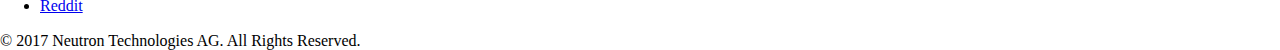
==== commit 02b9a081: "rename footer elements" ====
--- a/NeutronMail/index.html
+++ b/NeutronMail/index.html
@@ -17,12 +17,12 @@
       <div class="header__left-container">
         <a href="#" class="header__logo">neutron<span class="header__logo header__logo_color_add">Mail</span></a>
         <div class="lanuage-selector__container">
-          <ul class="language-selector">
-            <li class="language-selector__item "><a href="#"
-                class="language-selector__link language-selector__link_selected">English</a></li>
-            <li class="language-selector__item"><a href="#" class="language-selector__link">French</a></li>
-            <li class="language-selector__item"><a href="#" class="language-selector__link">Italian</a></li>
-            <li class="language-selector__item"><a href="#" class="language-selector__link">Polish</a></li>
+          <ul class="language-selector slash-selector">
+            <li class="slash-selector__item "><a href="#"
+                class="slash-selector__link slash-selector__link_selected">English</a></li>
+            <li class="slash-selector__item"><a href="#" class="slash-selector__link">French</a></li>
+            <li class="slash-selector__item"><a href="#" class="slash-selector__link">Italian</a></li>
+            <li class="slash-selector__item"><a href="#" class="slash-selector__link">Polish</a></li>
           </ul>
         </div>
       </div>
@@ -156,10 +156,10 @@
             <h2 class="product-promotion__title">Any device, anywhere</h2>
             <p class="product-promotion__text">The NeutronMail inbox is optimized for productivity. Each detail
               within our secure email service is optimized to help you better read, organize, and send email.</p>
-              <button class="product-promotion__download-button"><img src="./assets/images/Layer_23.png" alt="#"
-                  class="product-promotion__store-picture"></button>
-              <button class="product-promotion__download-button"><img src="./assets/images/Layer_24.png" alt="#"
-                  class="product-promotion__store-picture"></button>
+            <button class="product-promotion__download-button"><img src="./assets/images/Layer_23.png" alt="#"
+                class="product-promotion__store-picture"></button>
+            <button class="product-promotion__download-button"><img src="./assets/images/Layer_24.png" alt="#"
+                class="product-promotion__store-picture"></button>
           </div>
           <img src="./assets/images/NOT_FOR_USE!!!!!.png" alt="#" class="download-section__img">
         </div>
@@ -193,57 +193,62 @@
     </div>
   </main>
   <footer class="footer">
-    <div class="contact-block">
-      <p class="contact-block__item">General: <a href="mailto:contact@neutronmail.ch"
-          class="contact-block__item-link">contact@neutronmail.ch</a></p>
-      <p class="contact-block__item">Media: <a href="mailto:media@neutronmail.ch"
-          class="contact-block__item-link">media@neutronmail.ch</a></p>
-      <p class="contact-block__item">Security: <a href="mailto:security@neutronmail.ch"
-          class="contact-block__item-link">security@neutronmail.ch</a></p>
-      <p class="contact-block__item">For support inquiries, please visit <a href="https://neutronmail.com/support"
-          class="contact-block__item-link contact-block__item-link_decor"> neutronmail.com/support</a></p>
-    </div>
-    <div class="footer__block">
-      <h4 class="footer__block-title">Company</h4>
-      <ul class="footer__block-link-list">
-        <a href="#" class="footer__block-link">Blog</a>
-        <a href="#" class="footer__block-link">Team</a>
-        <a href="#" class="footer__block-link">Careers</a>
-        <a href="#" class="footer__block-link">Support</a>
-        <a href="#" class="footer__block-link">Donate</a>
+    <div class="footer__wrapper">
+    <div class="footer__container">
+      <div class="contact-block">
+        <p class="contact-block__item">General: <a href="mailto:contact@neutronmail.ch"
+            class="contact-block__item-link">contact@neutronmail.ch</a></p>
+        <p class="contact-block__item">Media: <a href="mailto:media@neutronmail.ch"
+            class="contact-block__item-link">media@neutronmail.ch</a></p>
+        <p class="contact-block__item">Security: <a href="mailto:security@neutronmail.ch"
+            class="contact-block__item-link">security@neutronmail.ch</a></p>
+        <p class="contact-block__item">For support inquiries, please visit <a href="https://neutronmail.com/support"
+            class="contact-block__item-link contact-block__item-link_decor"> neutronmail.com/support</a></p>
+      </div>
+      <div class="footer-nav">
+        <div class="footer-nav__block">
+          <h4 class="footer-nav__block-title">Company</h4>
+          <ul class="footer-nav__block-link-list">
+            <a href="#" class="footer-nav__block-link">Blog</a>
+            <a href="#" class="footer-nav__block-link">Team</a>
+            <a href="#" class="footer-nav__block-link">Careers</a>
+            <a href="#" class="footer-nav__block-link">Support</a>
+            <a href="#" class="footer-nav__block-link">Donate</a>
+          </ul>
+        </div>
+        <div class="footer-nav__block">
+          <h4 class="footer-nav__block-title">Legal</h4>
+          <ul class="footer-nav__block-link-list">
+            <a href="#" class="footer-nav__block-link">Imprint</a>
+            <a href="#" class="footer-nav__block-link">Privacy Policy</a>
+            <a href="#" class="footer-nav__block-link">Terms & Conditions</a>
+            <a href="#" class="footer-nav__block-link">Transparency Report</a>
+            <a href="#" class="footer-nav__block-link">Report Abuse</a>
+          </ul>
+        </div>
+        <div class="footer-nav__block">
+          <h4 class="footer-nav__block-title">NeutronMail</h4>
+          <ul class="footer-nav__block-link-list">
+            <a href="#" class="footer-nav__block-link">Pricing</a>
+            <a href="#" class="footer-nav__block-link">Security</a>
+            <a href="#" class="footer-nav__block-link">Shop</a>
+            <a href="#" class="footer-nav__block-link">Press/Media Kit</a>
+            <a href="#" class="footer-nav__block-link">Onion Site</a>
+          </ul>
+        </div>
+      </div>
+      </div>
+      <ul class="footer__socials slash-selector">
+        <li class="slash-selector__item"><a href="#" class="slash-selector__link">Facebook</a></li>
+        <li class="slash-selector__item"><a href="#" class="slash-selector__link">Twitter</a></li>
+        <li class="slash-selector__item"><a href="#" class="slash-selector__link">Google+</a></li>
+        <li class="slash-selector__item"><a href="#" class="slash-selector__link">Feedback Forum</a></li>
+        <li class="slash-selector__item"><a href="#" class="slash-selector__link">Reddit</a></li>
       </ul>
-    </div>
-    <div class="footer__block">
-      <h4 class="footer__block-title">Legal</h4>
-      <ul class="footer__block-link-list">
-        <a href="#" class="footer__block-link">Imprint</a>
-        <a href="#" class="footer__block-link">Privacy Policy</a>
-        <a href="#" class="footer__block-link">Terms & Conditions</a>
-        <a href="#" class="footer__block-link">Transparency Report</a>
-        <a href="#" class="footer__block-link">Report Abuse</a>
-      </ul>
-    </div>
-    <div class="footer__block">
-      <h4 class="footer__block-title">NeutronMail</h4>
-      <ul class="footer__block-link-list">
-        <a href="#" class="footer__block-link">Pricing</a>
-        <a href="#" class="footer__block-link">Security</a>
-        <a href="#" class="footer__block-link">Shop</a>
-        <a href="#" class="footer__block-link">Press/Media Kit</a>
-        <a href="#" class="footer__block-link">Onion Site</a>
-      </ul>
-    </div>
-    <ul class="footer__socials">
-      <li class="footer__social-item"><a href="#" class="footer__social-link">Facebook</a></li>
-      <li class="footer__social-item"><a href="#" class="footer__social-link">Twitter</a></li>
-      <li class="footer__social-item"><a href="#" class="footer__social-link">Google+</a></li>
-      <li class="footer__social-item"><a href="#" class="footer__social-link">Feedback Forum</a></li>
-      <li class="footer__social-item"><a href="#" class="footer__social-link">Reddit</a></li>
-    </ul>
-
-    <li class="footer__copyright">
-      <a>© 2017 Neutron Technologies AG. All Rights Reserved.</a>
-    </li>
+
+      <span class="footer__copyright">© 2017 Neutron Technologies AG. All Rights Reserved.</span>
+    
+  </div>
   </footer>
 </body>
 
--- a/NeutronMail/style.css
+++ b/NeutronMail/style.css
@@ -186,16 +186,19 @@
 .buttons-row {
   text-align: center;
   font-size: 18px;
+  padding: 0 25px;
 }
 
 .buttons-row__button {
   height: 56px;
+  margin: 0 23px;
 }
 
 .buttons-row__circle-button {
   height: 46px;
   width: 46px;
   background-color: #5f2966;
+  margin-right: 20px;
 }
 
 .button_style_purple {
@@ -258,13 +261,16 @@
 .feat-article:nth-child(3n + 1) .feat-article__description {
   margin-left: auto;
 }
+
 .feat-article:nth-child(2) {
   border-right: 1px solid black;
   position: relative;
 }
+
 .feat-article:nth-child(2) .feat-article__header {
   border-left: 1px solid black;
-} 
+}
+
 .feat-article:nth-child(2)::after {
   content: "";
   display: block;
@@ -275,6 +281,7 @@
   top: 0;
   left: 894px;
 }
+
 .feat-article:nth-child(2)::before {
   content: "";
   height: 150px;
@@ -362,9 +369,9 @@
   font-size: 14px;
   margin-top: 3px;
   margin-bottom: 0;
-  line-height: 1.55;
+  line-height: 1.65;
   max-width: 368px;
-  padding: 0 34px 0 46px;
+  padding: 0 25px 0 46px;
   word-wrap: break-word;
 }
 
@@ -440,7 +447,7 @@
 
 .journal__quote-container {
   max-width: 1400px;
-  margin: 40px 0 0 auto;
+  margin: 36px 0 0 auto;
   padding: 0 16px;
 }
 
@@ -451,7 +458,7 @@
 
 .quote-box__slider {
   position: absolute;
-  top: 4px;
+  top: 8px;
 }
 
 .quote-box__slider-point {
@@ -492,7 +499,7 @@
   color: #727272;
   font-size: 16px;
   font-weight: 400;
-  margin-top: 9px;
+  margin-top: 14px;
 }
 
 /* .bg-gradient {
@@ -513,25 +520,24 @@
   border-width: 215px 1800px 0 0;
   border-color: #007bff transparent transparent transparent;
 } */
-
+.download-section {
+  padding: 0 30px;
+}
 .download-section__container {
-  max-width: 1400px;
+  position: relative;
+  max-width: 1100px;
   display: flex;
-  justify-content: center;
   align-items: center;
-  margin: 0 0 0 auto;
+  padding: 111px 0 160px;
+  margin-left: auto;
   max-height: 525px;
-  /* position: relative; */
-}
-
-/* .download-section__content-layout {
-  max-width: 860px;
-} */
-.download-section__content {
+}
+.product-promotion {
   max-width: 437px;
-}
-
-.download-section__title {
+  text-align: end;
+}
+
+.product-promotion__title {
   font-family: 'Titillium Web';
   color: #535353;
   font-size: 36px;
@@ -540,51 +546,90 @@
   text-align: right;
 }
 
-.download-section__text {
+.product-promotion__text {
   font-family: 'Titillium Web';
   color: #959393;
   font-size: 16px;
   font-weight: 400;
-  margin: 0;
+  word-spacing: 0.1em;
+  line-height: 1.5;
+  margin: 16px 0 29px;
   text-align: right;
 }
 
+.product-promotion__download-button {
+  padding: 0;
+  border: none;
+  border-radius: 5px;
+  font-size: 0;
+  margin-left: 10px;
+  outline: none;
+  cursor: pointer;
+}
+
 .download-section__img {
-  position: relative;
+  position: absolute;
   z-index: -1;
-  right: 150px;
-  bottom: 50px;
+  right: 240px;
+  bottom: -17px;
 }
 
 .donate-section {
   padding: 0 15px;
+}
+
+.donate-section__container {
+  position: relative;
+  border-top: 1px solid black;
   text-align: center;
-}
-
-.donate-container {}
-
-.donate-section__text-area {}
-
-.donate-section__heading {
+  max-width: 1000px;
+  margin: 0 auto;
+  padding: 45px 0;
+}
+
+.donate-section__container::after {
+  position: absolute;
+  top: -1px;
+  right: -500px;
+  content: '';
+  display: block;
+  width: 500px;
+  height: 1px;
+  background-color: black;
+}
+
+.donate-call {
+  padding: 0 1.5em;
+}
+
+.donate-call__heading {
   font-family: 'Titillium Web';
   color: #535353;
   font-size: 36px;
   font-weight: 400;
-}
-
-.donate-section__text {
+  margin: 27px 0 0;
+}
+
+.donate-call__text {
   font-family: 'Titillium Web';
   color: #7c7c7c;
   font-size: 29px;
   font-weight: 400;
+  margin: 0;
+}
+.donate-section__buttons-row {
+  margin: 40px 0;
 }
 
 .partners-section__container {
+  border-top: 1px solid black;
   max-width: 1400px;
   text-align: right;
+  padding: 15px 0;
 }
 
 .partners-section__text {
+  padding-right: 23px;
   font-family: 'Titillium Web';
   color: #7a7a7a;
   font-size: 14px;
@@ -595,7 +640,7 @@
   justify-content: center;
   display: flex;
   flex-wrap: wrap;
-  max-width: 974px;
+  max-width: 945px;
   padding: 0;
   font-size: 0px;
   margin-left: auto;
@@ -638,7 +683,7 @@
 }
 
 .partners-list__p7 {
-  width: 136px;
+  width: 85px;
   background-position: -877px -3px;
 }
 
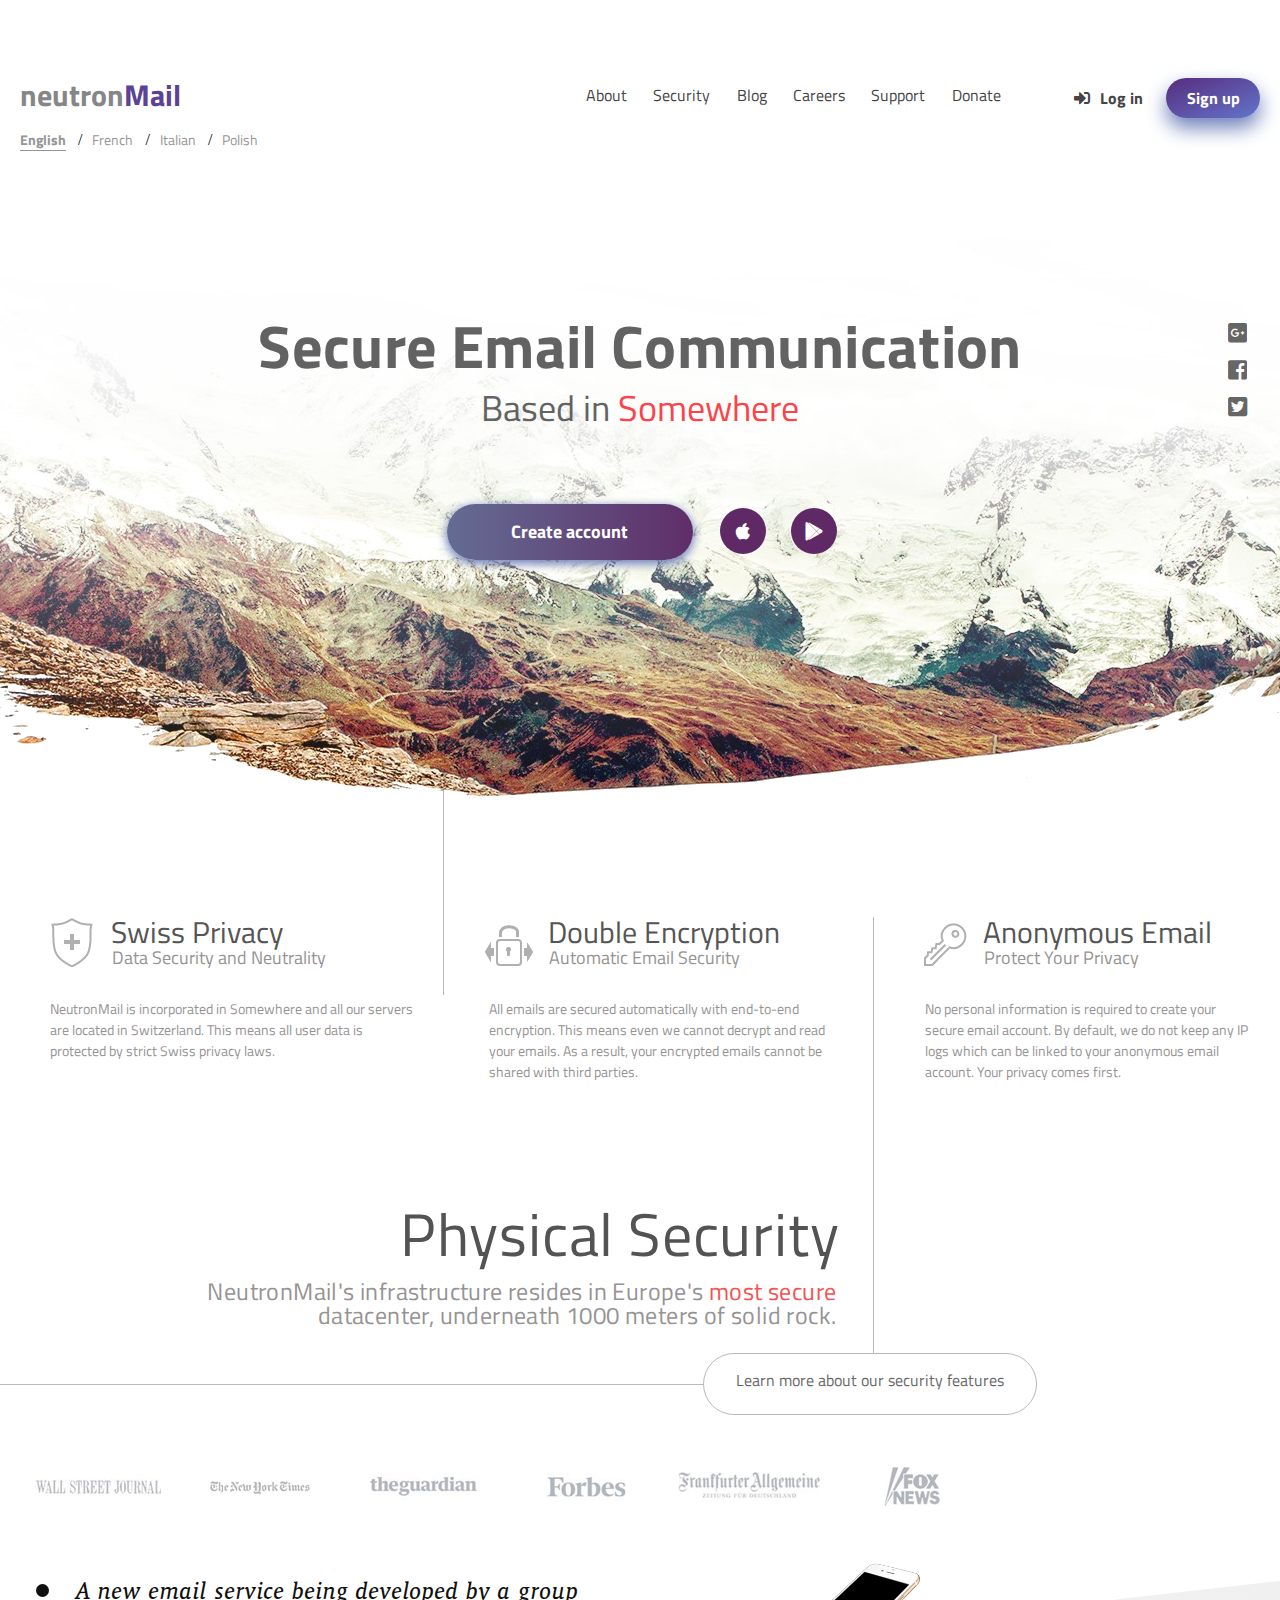
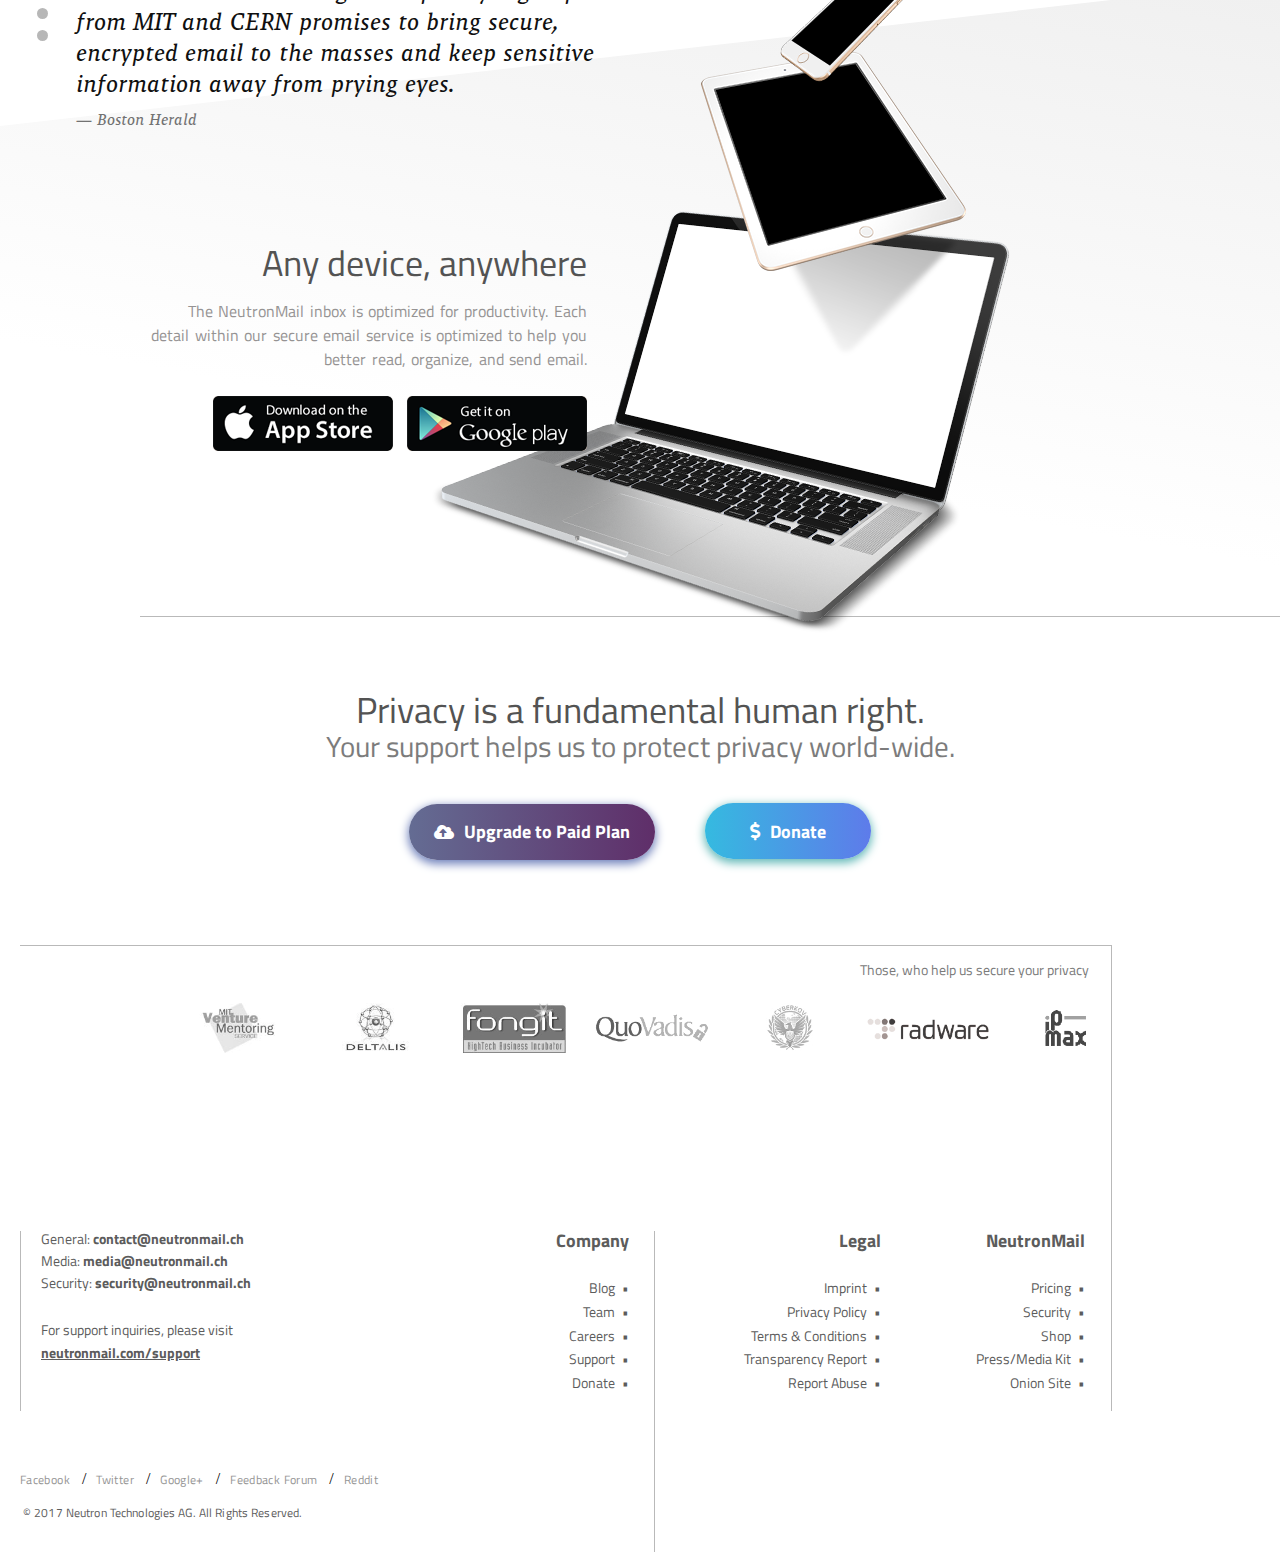
==== commit b8b4bff6: "complite desktop pixel perfect" ====
--- a/NeutronMail/index.html
+++ b/NeutronMail/index.html
@@ -61,15 +61,15 @@
       <div class="bg-image-section__buttons-container">
         <div class="buttons-row">
           <button class="buttons-row__button button button_style_purple">Create account</button>
-          <button class="buttons-row__circle-button button">#</button>
-          <button class="buttons-row__circle-button button">#</button>
+          <button class="buttons-row__circle-button button apple-btn"></button>
+          <button class="buttons-row__circle-button button g-play-btn"></button>
         </div>
       </div>
       <div class="bg-image-section__social-container">
         <ul class="social-list">
-          <li class="social-list__item"><a href="" class="social-list__item-link">#</a></li>
-          <li class="social-list__item"><a href="" class="social-list__item-link">#</a></li>
-          <li class="social-list__item"><a href="" class="social-list__item-link">#</a></li>
+          <li class="social-list__item"><a href="#" class="social-list__item-link g-plus-link"></a></li>
+          <li class="social-list__item"><a href="#" class="social-list__item-link facebook-link"></a></li>
+          <li class="social-list__item"><a href="#" class="social-list__item-link twitter-link"></a></li>
         </ul>
       </div>
     </div>
@@ -171,72 +171,74 @@
             <h3 class="donate-call__text">Your support helps us to protect privacy world-wide.</h3>
           </div>
           <div class="donate-section__buttons-row buttons-row">
-            <button class="buttons-row__button button button_style_purple">Upgrade to Paid Plan</button>
-            <button class="buttons-row__button button button_style_blue">Donate</button>
+            <button class="buttons-row__button button button_style_purple upgrade-btn">Upgrade to Paid Plan</button>
+            <button class="buttons-row__button button button_style_blue donate-btn">Donate</button>
           </div>
         </div>
       </div>
       <div class="partners-section">
-        <div class="partners-section__container">
-          <span class="partners-section__text">Those, who help us secure your privacy</span>
-          <ul class="partners-list">
-            <li class="partners-list__p partners-list__p1"><a href="#" class="partners-list__p-link">p-link</a></li>
-            <li class="partners-list__p partners-list__p2"><a href="#" class="partners-list__p-link">p-link</a></li>
-            <li class="partners-list__p partners-list__p3"><a href="#" class="partners-list__p-link">p-link</a></li>
-            <li class="partners-list__p partners-list__p4"><a href="#" class="partners-list__p-link">p-link</a></li>
-            <li class="partners-list__p partners-list__p5"><a href="#" class="partners-list__p-link">p-link</a></li>
-            <li class="partners-list__p partners-list__p6"><a href="#" class="partners-list__p-link">p-link</a></li>
-            <li class="partners-list__p partners-list__p7"><a href="#" class="partners-list__p-link">p-link</a></li>
-          </ul>
+        <div class="partners-section__wrapper">
+          <div class="partners-section__container">
+            <span class="partners-section__text">Those, who help us secure your privacy</span>
+            <ul class="partners-list">
+              <li class="partners-list__p partners-list__p1"><a href="#" class="partners-list__p-link">p-link</a></li>
+              <li class="partners-list__p partners-list__p2"><a href="#" class="partners-list__p-link">p-link</a></li>
+              <li class="partners-list__p partners-list__p3"><a href="#" class="partners-list__p-link">p-link</a></li>
+              <li class="partners-list__p partners-list__p4"><a href="#" class="partners-list__p-link">p-link</a></li>
+              <li class="partners-list__p partners-list__p5"><a href="#" class="partners-list__p-link">p-link</a></li>
+              <li class="partners-list__p partners-list__p6"><a href="#" class="partners-list__p-link">p-link</a></li>
+              <li class="partners-list__p partners-list__p7"><a href="#" class="partners-list__p-link">p-link</a></li>
+            </ul>
+          </div>
         </div>
       </div>
     </div>
   </main>
   <footer class="footer">
     <div class="footer__wrapper">
-    <div class="footer__container">
-      <div class="contact-block">
-        <p class="contact-block__item">General: <a href="mailto:contact@neutronmail.ch"
-            class="contact-block__item-link">contact@neutronmail.ch</a></p>
-        <p class="contact-block__item">Media: <a href="mailto:media@neutronmail.ch"
-            class="contact-block__item-link">media@neutronmail.ch</a></p>
-        <p class="contact-block__item">Security: <a href="mailto:security@neutronmail.ch"
-            class="contact-block__item-link">security@neutronmail.ch</a></p>
-        <p class="contact-block__item">For support inquiries, please visit <a href="https://neutronmail.com/support"
-            class="contact-block__item-link contact-block__item-link_decor"> neutronmail.com/support</a></p>
-      </div>
-      <div class="footer-nav">
-        <div class="footer-nav__block">
-          <h4 class="footer-nav__block-title">Company</h4>
-          <ul class="footer-nav__block-link-list">
-            <a href="#" class="footer-nav__block-link">Blog</a>
-            <a href="#" class="footer-nav__block-link">Team</a>
-            <a href="#" class="footer-nav__block-link">Careers</a>
-            <a href="#" class="footer-nav__block-link">Support</a>
-            <a href="#" class="footer-nav__block-link">Donate</a>
-          </ul>
-        </div>
-        <div class="footer-nav__block">
-          <h4 class="footer-nav__block-title">Legal</h4>
-          <ul class="footer-nav__block-link-list">
-            <a href="#" class="footer-nav__block-link">Imprint</a>
-            <a href="#" class="footer-nav__block-link">Privacy Policy</a>
-            <a href="#" class="footer-nav__block-link">Terms & Conditions</a>
-            <a href="#" class="footer-nav__block-link">Transparency Report</a>
-            <a href="#" class="footer-nav__block-link">Report Abuse</a>
-          </ul>
-        </div>
-        <div class="footer-nav__block">
-          <h4 class="footer-nav__block-title">NeutronMail</h4>
-          <ul class="footer-nav__block-link-list">
-            <a href="#" class="footer-nav__block-link">Pricing</a>
-            <a href="#" class="footer-nav__block-link">Security</a>
-            <a href="#" class="footer-nav__block-link">Shop</a>
-            <a href="#" class="footer-nav__block-link">Press/Media Kit</a>
-            <a href="#" class="footer-nav__block-link">Onion Site</a>
-          </ul>
-        </div>
-      </div>
+      <div class="footer__container">
+        <div class="contact-block">
+          <p class="contact-block__item">General: <a href="mailto:contact@neutronmail.ch"
+              class="contact-block__item-link">contact@neutronmail.ch</a></p>
+          <p class="contact-block__item">Media: <a href="mailto:media@neutronmail.ch"
+              class="contact-block__item-link">media@neutronmail.ch</a></p>
+          <p class="contact-block__item">Security: <a href="mailto:security@neutronmail.ch"
+              class="contact-block__item-link">security@neutronmail.ch</a></p>
+          <p class="contact-block__item">For support inquiries, please visit <a href="https://neutronmail.com/support"
+              class="contact-block__item-link contact-block__item-link_decor"> neutronmail.com/support</a></p>
+        </div>
+        <div class="footer-nav">
+          <div class="footer-nav__block">
+            <h4 class="footer-nav__block-title">Company</h4>
+            <ul class="footer-nav__block-link-list">
+              <a href="#" class="footer-nav__block-link">Blog</a>
+              <a href="#" class="footer-nav__block-link">Team</a>
+              <a href="#" class="footer-nav__block-link">Careers</a>
+              <a href="#" class="footer-nav__block-link">Support</a>
+              <a href="#" class="footer-nav__block-link">Donate</a>
+            </ul>
+          </div>
+          <div class="footer-nav__block">
+            <h4 class="footer-nav__block-title">Legal</h4>
+            <ul class="footer-nav__block-link-list">
+              <a href="#" class="footer-nav__block-link">Imprint</a>
+              <a href="#" class="footer-nav__block-link">Privacy Policy</a>
+              <a href="#" class="footer-nav__block-link">Terms & Conditions</a>
+              <a href="#" class="footer-nav__block-link">Transparency Report</a>
+              <a href="#" class="footer-nav__block-link">Report Abuse</a>
+            </ul>
+          </div>
+          <div class="footer-nav__block">
+            <h4 class="footer-nav__block-title">NeutronMail</h4>
+            <ul class="footer-nav__block-link-list">
+              <a href="#" class="footer-nav__block-link">Pricing</a>
+              <a href="#" class="footer-nav__block-link">Security</a>
+              <a href="#" class="footer-nav__block-link">Shop</a>
+              <a href="#" class="footer-nav__block-link">Press/Media Kit</a>
+              <a href="#" class="footer-nav__block-link">Onion Site</a>
+            </ul>
+          </div>
+        </div>
       </div>
       <ul class="footer__socials slash-selector">
         <li class="slash-selector__item"><a href="#" class="slash-selector__link">Facebook</a></li>
@@ -247,8 +249,8 @@
       </ul>
 
       <span class="footer__copyright">© 2017 Neutron Technologies AG. All Rights Reserved.</span>
-    
-  </div>
+
+    </div>
   </footer>
 </body>
 
--- a/NeutronMail/style.css
+++ b/NeutronMail/style.css
@@ -26,8 +26,26 @@
   font-style: italic;
 }
 
+@font-face {
+  font-family: "Font Awesome 5 Free";
+  font-style: normal;
+  font-weight: 900;
+  font-display: auto;
+  src: url('./assets/fonts/fa-solid-900.woff2') format("woff2");
+}
+
+@font-face {
+  font-family: "Font Awesome 5 Brands";
+  font-style: normal;
+  font-weight: normal;
+  font-display: auto;
+  src: url("./assets/fonts/fa-brands-400.woff2") format("woff2")
+}
+
+/* \f2f6,\f179,\f3ab,\f382,\f155,\f155,\f2f6 */
 .header {
-  margin-top: 78px;
+  max-width: 1800px;
+  margin: 78px auto 0 auto;
 }
 
 .header__content {
@@ -50,19 +68,19 @@
   color: #5b4295;
 }
 
-.language-selector {
+.slash-selector {
   margin-top: 18px;
   margin-bottom: 0;
   padding: 0;
 }
 
-.language-selector__item {
+.slash-selector__item {
   display: inline-block;
   margin-right: 6px;
   list-style-type: none;
 }
 
-.language-selector__link {
+.slash-selector__link {
   font-family: 'Titillium Web';
   color: #959595;
   font-size: 14px;
@@ -71,12 +89,12 @@
   display: inline;
 }
 
-.language-selector__link_selected {
+.slash-selector__link_selected {
   font-weight: 700;
   border-bottom: 1px solid #959595;
 }
 
-.language-selector__item:not(:last-child)::after {
+.slash-selector__item:not(:last-child)::after {
   content: "/";
   margin-left: 12px;
 }
@@ -126,6 +144,7 @@
 }
 
 .authorization__log-in {
+  position: relative;
   display: inline-block;
   font-family: 'Titillium Web';
   color: #454545;
@@ -134,6 +153,13 @@
   text-decoration: none;
 }
 
+.authorization__log-in::before {
+  font-family: "Font Awesome 5 Free";
+  content: "\f2f6";
+  position: absolute;
+  left: -26px;
+}
+
 .main {
   max-width: 1800px;
   margin: 0 auto;
@@ -161,8 +187,9 @@
   font-family: 'Titillium Web';
   color: #454545;
   font-size: 3.75rem;
-  font-weight: 600;
+  font-weight: 700;
   margin: 0;
+  letter-spacing: 0.36px;
 }
 
 .text-content__text {
@@ -195,12 +222,26 @@
 }
 
 .buttons-row__circle-button {
+  font-family: "Font Awesome 5 Brands";
+  content: "\f179";
   height: 46px;
   width: 46px;
   background-color: #5f2966;
   margin-right: 20px;
 }
 
+.apple-btn::before {
+  font-family: "Font Awesome 5 Brands";
+  content: "\f179";
+}
+
+.g-play-btn::before {
+  font-family: "Font Awesome 5 Brands";
+  content: "\f3ab";
+}
+
+
+
 .button_style_purple {
   width: 246px;
   background: linear-gradient(to right, #646c93, #5f2e69);
@@ -215,8 +256,8 @@
 
 .bg-image-section__social-container {
   position: absolute;
-  right: 2.2rem;
-  top: 11rem;
+  right: 33px;
+  top: 172px;
 }
 
 .social-list {
@@ -225,21 +266,30 @@
   margin: 0;
 }
 
-.social-list__item {
-  background: #454545;
-  border-radius: 4px;
-
+.social-list__item-link {
+  text-decoration: none;
 }
 
 .social-list__item:not(:last-child) {
-  margin-bottom: 17px;
-}
-
-.social-list__item-link {
-  display: block;
-  height: 20px;
-  width: 20px;
-  text-decoration: none;
+  margin-bottom: 12px;
+}
+
+.social-list__item-link:before {
+  font-family: "Font Awesome 5 Brands";
+  font-size: 22px;
+  opacity: 0.82;
+  color: #454545;
+}
+
+.g-plus-link::before {
+  content: "\f0d4"
+}
+.facebook-link::before {
+  content: "\f082"
+}
+
+.twitter-link::before {
+  content: "\f081"
 }
 
 .main__feat-container {
@@ -256,6 +306,9 @@
     "art art .";
 }
 
+.feat-article:nth-child(3) {
+  padding: 0 0 5px 5px;
+}
 
 .feat-article:nth-child(3n + 1) .feat-article__header,
 .feat-article:nth-child(3n + 1) .feat-article__description {
@@ -263,12 +316,12 @@
 }
 
 .feat-article:nth-child(2) {
-  border-right: 1px solid black;
+  border-right: 1px solid #b9b9b9;
   position: relative;
 }
 
 .feat-article:nth-child(2) .feat-article__header {
-  border-left: 1px solid black;
+  border-left: 1px solid #b9b9b9;
 }
 
 .feat-article:nth-child(2)::after {
@@ -276,7 +329,7 @@
   display: block;
   height: 1px;
   width: 200px;
-  background-color: black;
+  background-color: #b9b9b9;
   position: absolute;
   top: 0;
   left: 894px;
@@ -286,7 +339,7 @@
   content: "";
   height: 150px;
   width: 1px;
-  background-color: black;
+  background-color: #b9b9b9;
   position: absolute;
   top: -150px;
   left: 0;
@@ -297,7 +350,7 @@
   grid-area: art;
   text-align: right;
   position: relative;
-  border: 1px solid black;
+  border: 1px solid #b9b9b9;
   border-width: 0 1px 1px 0;
 }
 
@@ -315,6 +368,7 @@
   right: -164px;
   outline: none;
   cursor: pointer;
+  padding-bottom: 9px;
 }
 
 .feat-article__header {
@@ -369,7 +423,7 @@
   font-size: 14px;
   margin-top: 3px;
   margin-bottom: 0;
-  line-height: 1.65;
+  line-height: 1.5;
   max-width: 368px;
   padding: 0 25px 0 46px;
   word-wrap: break-word;
@@ -390,6 +444,7 @@
 
 .journal-section {
   padding: 0 20px;
+  margin-bottom:-208px;
 }
 
 .journal-list {
@@ -482,6 +537,7 @@
 }
 
 .quote-box__text {
+  z-index: 2;
   display: inline-block;
   max-width: 525px;
   font-family: "Malaga";
@@ -499,30 +555,28 @@
   color: #727272;
   font-size: 16px;
   font-weight: 400;
-  margin-top: 14px;
-}
-
-/* .bg-gradient {
-  position: relative;
+  margin-top: 9px;
+}
+
+.bg-gradient {
   background: linear-gradient(10deg, #ffffff 58%, #eeeeee 100%);
-  padding-top: 50px;
-  margin-top: -50px;
-
 }
 
 .bg-gradient::before {
   content: '';
-  position: absolute;
-  top: -50px;
+  display: inline-block;
   width: 0;
   height: 0;
   border-style: solid;
-  border-width: 215px 1800px 0 0;
-  border-color: #007bff transparent transparent transparent;
-} */
+  border-width: 204px 1800px 0 0;
+  border-color: #ffffff transparent transparent transparent;
+}
+
+
 .download-section {
   padding: 0 30px;
 }
+
 .download-section__container {
   position: relative;
   max-width: 1100px;
@@ -532,7 +586,9 @@
   margin-left: auto;
   max-height: 525px;
 }
+
 .product-promotion {
+  z-index: 2;
   max-width: 437px;
   text-align: end;
 }
@@ -553,7 +609,7 @@
   font-weight: 400;
   word-spacing: 0.1em;
   line-height: 1.5;
-  margin: 16px 0 29px;
+  margin: 16px 0 25px;
   text-align: right;
 }
 
@@ -569,7 +625,7 @@
 
 .download-section__img {
   position: absolute;
-  z-index: -1;
+  z-index: 1;
   right: 240px;
   bottom: -17px;
 }
@@ -580,7 +636,7 @@
 
 .donate-section__container {
   position: relative;
-  border-top: 1px solid black;
+  border-top: 1px solid #b9b9b9;
   text-align: center;
   max-width: 1000px;
   margin: 0 auto;
@@ -595,7 +651,7 @@
   display: block;
   width: 500px;
   height: 1px;
-  background-color: black;
+  background-color: #b9b9b9;
 }
 
 .donate-call {
@@ -617,15 +673,47 @@
   font-weight: 400;
   margin: 0;
 }
+
 .donate-section__buttons-row {
   margin: 40px 0;
 }
 
+.upgrade-btn::before {
+  content: "\f382";
+  font-family: "Font Awesome 5 Free";
+  padding-right: 10px;
+  font-size: 16px;
+}
+.donate-btn::before {
+  content: "\f155";
+  font-family: "Font Awesome 5 Free";
+  padding-right: 10px;
+}
+
+.partners-section__wrapper {
+  padding: 0 calc(10% + 40px) 0 20px;
+  margin: 0 auto;
+  max-width: 1200px;
+}
+
 .partners-section__container {
-  border-top: 1px solid black;
-  max-width: 1400px;
+  position: relative;
+  border-top: 1px solid #b9b9b9;
   text-align: right;
-  padding: 15px 0;
+  padding: 15px 0 160px;
+
+}
+
+.partners-section__container::after,
+.footer-nav__block:first-child::after {
+  position: absolute;
+  content: '';
+  display: block;
+  top: 0;
+  right: 0;
+  height: 1000px;
+  width: 1px;
+  background-color: #b9b9b9;
 }
 
 .partners-section__text {
@@ -693,13 +781,47 @@
   width: 100%;
 }
 
-.contact-block {}
+.footer {
+  padding: 0 0 30px;
+  max-width: 1800px;
+  margin: 0 auto;
+  overflow: hidden;
+}
+
+.footer__wrapper {
+  padding: 0 calc(10% + 40px) 0 20px;
+  margin: 0 auto;
+  max-width: 1200px;
+}
+
+.footer__container {
+  display: flex;
+  justify-content: space-between;
+  padding: 0 20px;
+  border: solid #b9b9b9;
+  border-width: 0 1px;
+}
+
+.footer-nav {
+  display: flex;
+  justify-content: space-between;
+}
+
+.contact-block {
+  max-width: 220px;
+}
 
 .contact-block__item {
   font-family: "Titillium Web";
   color: #5c5c5c;
   font-size: 14px;
   font-weight: 400;
+  margin: 0 0 6px;
+}
+
+.contact-block__item:last-child {
+  margin-top: 26px;
+  line-height: 1.7;
 }
 
 .contact-block__item-link {
@@ -712,28 +834,55 @@
   text-decoration: underline;
 }
 
-.footer__block {
-  display: inline-block;
+.footer-nav__block {
   text-align: right;
-}
-
-.footer__block-title {
+  padding: 0 6px 0 49px;
+}
+
+.footer-nav__block:first-child {
+  position: relative;
+  padding: 0 26px;
+}
+
+
+.footer-nav__block-title {
   font-family: "Titillium Web";
   color: #5c5c5c;
   font-size: 18px;
   font-weight: 700;
-}
-
-.footer__block-link {
+  margin: 0 0 24px;
+}
+
+.footer-nav__block-link {
   display: block;
   font-family: "Titillium Web";
   color: #5c5c5c;
   font-size: 14px;
   font-weight: 400;
   text-decoration: none;
-}
-
-.footer__block-link::after {
+  line-height: 1.7;
+}
+
+.footer-nav__block-link::after {
   content: '•';
-  padding-left: 10px;
-}
+  padding-left: 7px;
+}
+
+.footer__socials {
+  margin-top: 59px;
+}
+
+.footer__socials .slash-selector__link {
+  font-size: 12px;
+  letter-spacing: 0.03em;
+}
+
+.footer__copyright {
+  display: inline-block;
+  font-family: "Titillium Web";
+  color: #5c5c5c;
+  font-size: 12px;
+  letter-spacing: 0.12px;
+  padding-left: 3px;
+  margin-top: 18px;
+}
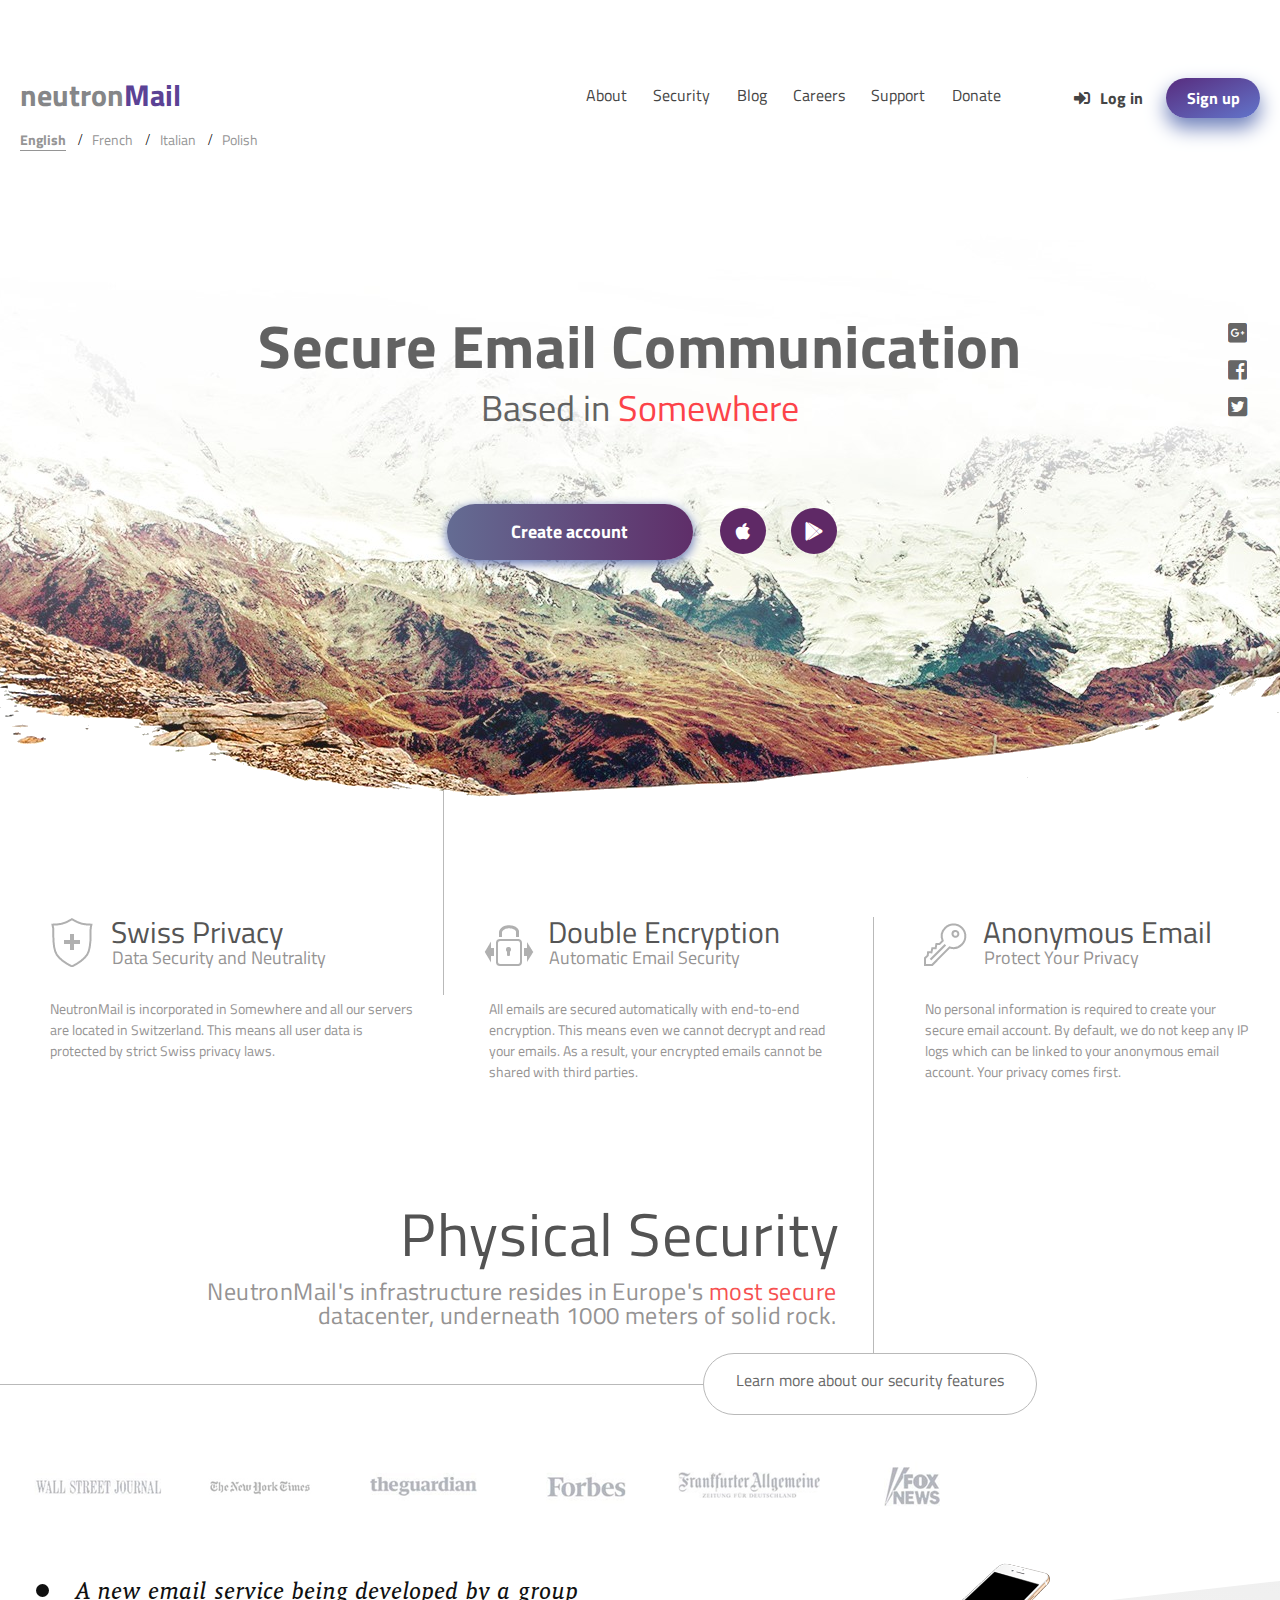
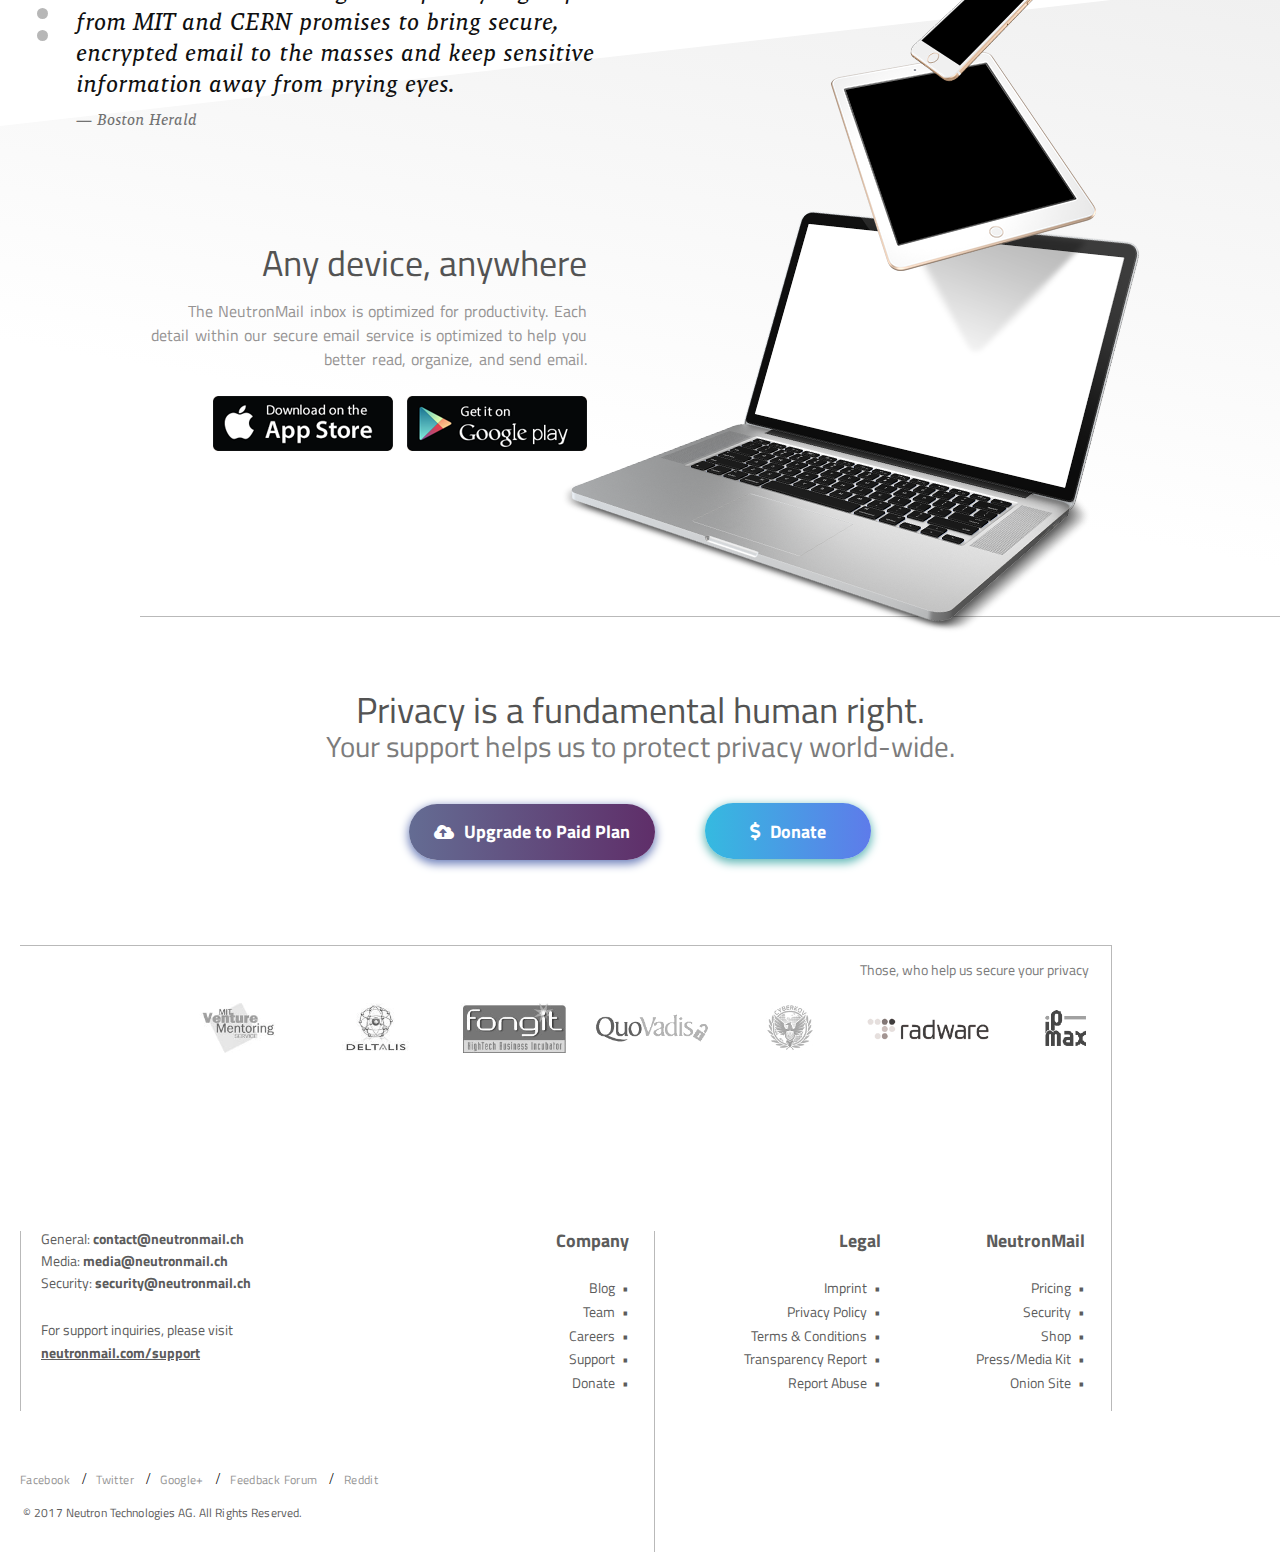
==== commit f042614e: "fix notebook-img responsive" ====
--- a/NeutronMail/index.html
+++ b/NeutronMail/index.html
@@ -161,8 +161,8 @@
             <button class="product-promotion__download-button"><img src="./assets/images/Layer_24.png" alt="#"
                 class="product-promotion__store-picture"></button>
           </div>
-          <img src="./assets/images/NOT_FOR_USE!!!!!.png" alt="#" class="download-section__img">
-        </div>
+        </div>
+        <img src="./assets/images/NOT_FOR_USE!!!!!.png" alt="#" class="download-section__img">
       </div>
       <div class="donate-section">
         <div class="donate-section__container">
--- a/NeutronMail/style.css
+++ b/NeutronMail/style.css
@@ -575,10 +575,10 @@
 
 .download-section {
   padding: 0 30px;
+  position: relative;
 }
 
 .download-section__container {
-  position: relative;
   max-width: 1100px;
   display: flex;
   align-items: center;
@@ -626,7 +626,7 @@
 .download-section__img {
   position: absolute;
   z-index: 1;
-  right: 240px;
+  right: calc(25% - 180px);
   bottom: -17px;
 }
 
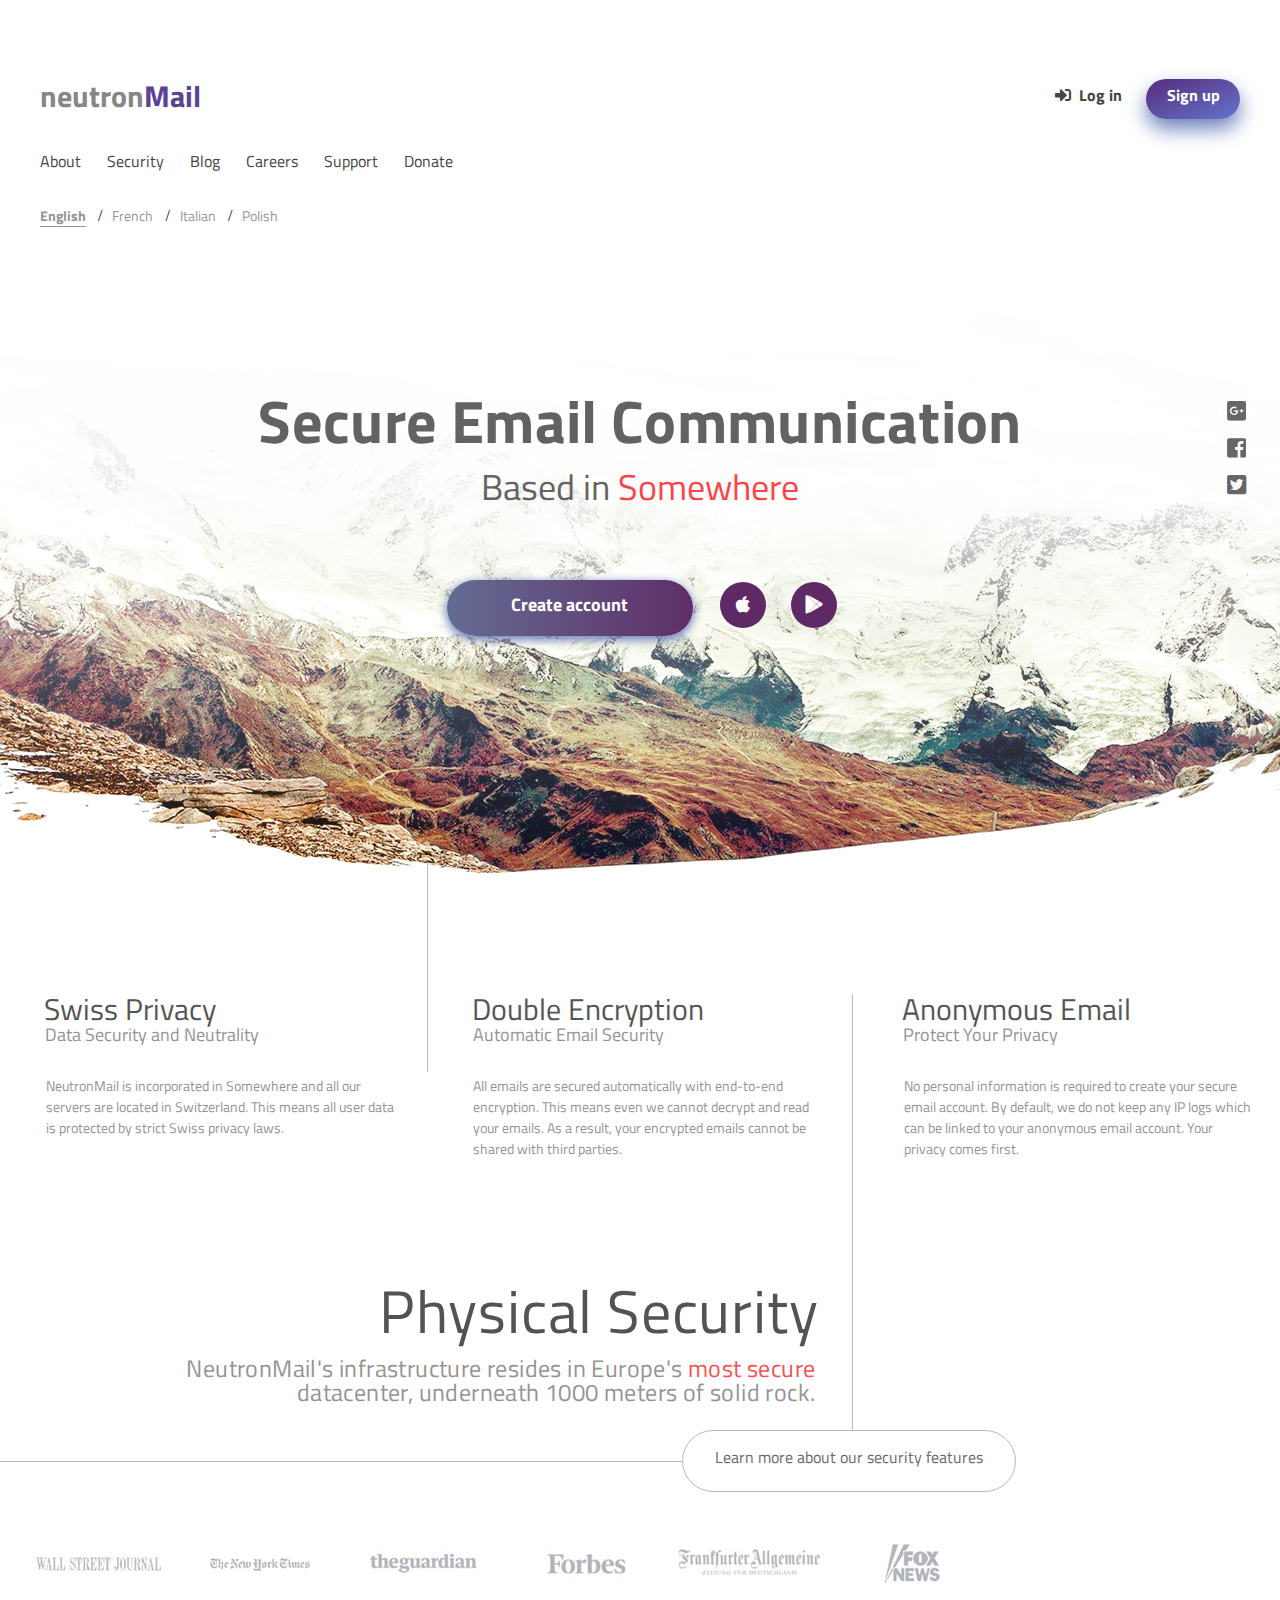
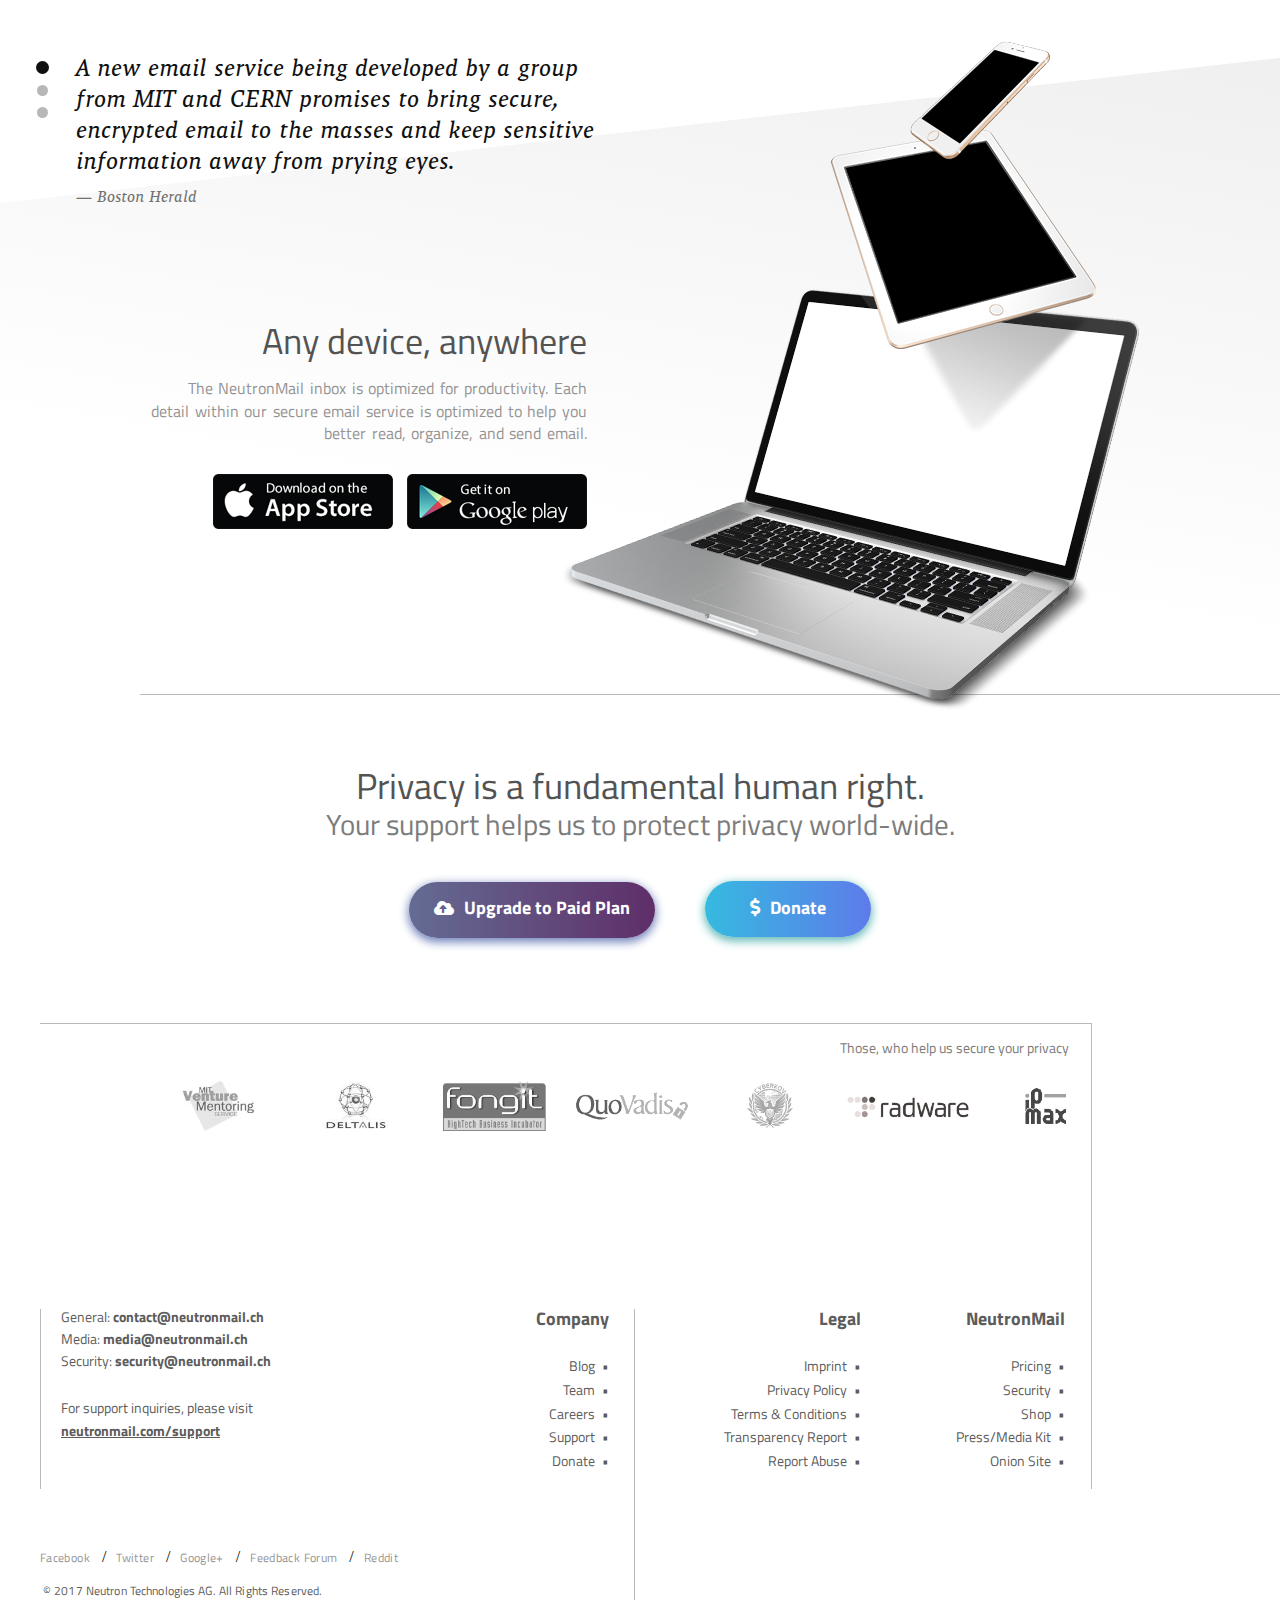
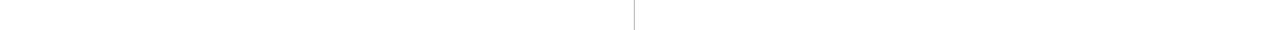
==== commit 1beb42a7: "add media 375px...max" ====
--- a/NeutronMail/index.html
+++ b/NeutronMail/index.html
@@ -12,39 +12,38 @@
 
 <body>
   <header class="header">
-
-    <div class="header__content">
-      <div class="header__left-container">
-        <a href="#" class="header__logo">neutron<span class="header__logo header__logo_color_add">Mail</span></a>
-        <div class="lanuage-selector__container">
-          <ul class="language-selector slash-selector">
-            <li class="slash-selector__item "><a href="#"
-                class="slash-selector__link slash-selector__link_selected">English</a></li>
-            <li class="slash-selector__item"><a href="#" class="slash-selector__link">French</a></li>
-            <li class="slash-selector__item"><a href="#" class="slash-selector__link">Italian</a></li>
-            <li class="slash-selector__item"><a href="#" class="slash-selector__link">Polish</a></li>
-          </ul>
-        </div>
-      </div>
-      <div class="header__middle-container">
-        <nav class="top-navigation">
-          <ul class="top-navigation__row">
+    <div class="header__wrapper">
+      <div class="header__content">
+        <div class="header__logo-container">
+          <a href="#" class="logo">neutron<span class="logo logo_color_add">Mail</span></a>
+          <div class="lanuage-selector__container">
+          </div>
+        </div>
+        <div class="header__nav-container">
+          <nav class="top-navigation">
             <li class="top-navigation__item"><a href="#" class="top-navigation__item-link">About</a></li>
             <li class="top-navigation__item"><a href="#" class="top-navigation__item-link">Security</a></li>
             <li class="top-navigation__item"><a href="#" class="top-navigation__item-link">Blog</a></li>
             <li class="top-navigation__item"><a href="#" class="top-navigation__item-link">Careers</a></li>
             <li class="top-navigation__item"><a href="#" class="top-navigation__item-link">Support</a></li>
             <li class="top-navigation__item"><a href="#" class="top-navigation__item-link">Donate</a></li>
-          </ul>
-        </nav>
-      </div>
-      <div class="authorization">
-        <div class="authorization__panel">
-          <a href="" class="authorization__log-in">Log in</a>
-          <button class="authorization__button button">Sign
-            up</button>
-        </div>
-      </div>
+          </nav>
+        </div>
+        <div class="authorization">
+          <div class="authorization__panel">
+            <a href="" class="authorization__log-in">Log in</a>
+            <button class="authorization__sign-up button">Sign
+              up</button>
+          </div>
+        </div>
+      </div>
+      <ul class="language-selector slash-selector">
+        <li class="slash-selector__item "><a href="#"
+            class="slash-selector__link slash-selector__link_selected">English</a></li>
+        <li class="slash-selector__item"><a href="#" class="slash-selector__link">French</a></li>
+        <li class="slash-selector__item"><a href="#" class="slash-selector__link">Italian</a></li>
+        <li class="slash-selector__item"><a href="#" class="slash-selector__link">Polish</a></li>
+      </ul>
     </div>
   </header>
 
--- a/NeutronMail/style.css
+++ b/NeutronMail/style.css
@@ -1,27 +1,27 @@
 @font-face {
-  font-family: 'Titillium Web';
-  src: url('./assets/fonts/TitilliumWeb-Regular.ttf') format('woff2');
+  font-family: "Titillium Web";
+  src: url("./assets/fonts/TitilliumWeb-Regular.ttf") format("woff2");
   font-style: normal;
   font-weight: 400;
 }
 
 @font-face {
-  font-family: 'Titillium Web';
-  src: url('./assets/fonts/TitilliumWeb-SemiBold.ttf') format('woff2');
+  font-family: "Titillium Web";
+  src: url("./assets/fonts/TitilliumWeb-SemiBold.ttf") format("woff2");
   font-style: normal;
   font-weight: 600;
 }
 
 @font-face {
-  font-family: 'Titillium Web';
-  src: url('./assets/fonts/TitilliumWeb-Bold.ttf') format('woff2');
+  font-family: "Titillium Web";
+  src: url("./assets/fonts/TitilliumWeb-Bold.ttf") format("woff2");
   font-weight: 700;
   font-style: normal;
 }
 
 @font-face {
-  font-family: 'Malaga';
-  src: url('./assets/fonts/Malaga\ OT\ Reg\ Italic.otf') format('woff2');
+  font-family: "Malaga";
+  src: url("./assets/fonts/Malaga\ OT\ Reg\ Italic.otf") format("woff2");
   font-weight: 400;
   font-style: italic;
 }
@@ -31,7 +31,7 @@
   font-style: normal;
   font-weight: 900;
   font-display: auto;
-  src: url('./assets/fonts/fa-solid-900.woff2') format("woff2");
+  src: url("./assets/fonts/fa-solid-900.woff2") format("woff2");
 }
 
 @font-face {
@@ -42,82 +42,52 @@
   src: url("./assets/fonts/fa-brands-400.woff2") format("woff2")
 }
 
-/* \f2f6,\f179,\f3ab,\f382,\f155,\f155,\f2f6 */
-.header {
-  max-width: 1800px;
-  margin: 78px auto 0 auto;
+.header__wrapper {
+  max-width: 1400px;
+  padding: 0 2.5rem;
+  margin: 0 auto;
 }
 
 .header__content {
-  max-width: 1400px;
-  padding: 0 1.25rem;
-  margin: 0 auto;
+  padding-top: 79px;
   display: flex;
   justify-content: space-between;
 }
 
-.header__logo {
-  font-family: 'Titillium Web';
+.logo {
+  font-family: "Titillium Web";
   color: #858688;
   font-size: 30px;
   font-weight: 700;
   text-decoration: none;
 }
 
-.header__logo_color_add {
+.logo_color_add {
   color: #5b4295;
 }
 
-.slash-selector {
-  margin-top: 18px;
-  margin-bottom: 0;
-  padding: 0;
-}
-
-.slash-selector__item {
-  display: inline-block;
-  margin-right: 6px;
-  list-style-type: none;
-}
-
-.slash-selector__link {
-  font-family: 'Titillium Web';
-  color: #959595;
-  font-size: 14px;
-  font-weight: 400;
-  text-decoration: none;
-  display: inline;
-}
-
-.slash-selector__link_selected {
-  font-weight: 700;
-  border-bottom: 1px solid #959595;
-}
-
-.slash-selector__item:not(:last-child)::after {
-  content: "/";
-  margin-left: 12px;
-}
-
-.header__middle-container {
+.header__nav-container {
   display: flex;
   flex-direction: row-reverse;
   flex-grow: 1;
-  margin: 0 5.5rem;
-}
-
-.top-navigation__row {
+  margin: 0 76px;
+}
+
+.top-navigation {
   padding: 0;
-  margin-top: 0.5rem;
+  padding-top: 8px;
 }
 
 .top-navigation__item {
   display: inline-block;
-  padding: 0 0.7rem;
+}
+
+.top-navigation__item:not(:last-child) {
+  padding-right: 22px;
 }
 
 .top-navigation__item-link {
-  font-family: 'Titillium Web';
+  font-family: "Titillium Web";
   color: #454545;
   font-size: 16px;
   font-weight: 400;
@@ -125,7 +95,7 @@
 }
 
 .button {
-  font-family: 'Titillium Web';
+  font-family: "Titillium Web";
   font-weight: 700;
   border: none;
   outline: none;
@@ -134,19 +104,20 @@
   cursor: pointer;
 }
 
-.authorization__button {
+.authorization__sign-up {
   height: 40px;
   width: 94px;
   color: #ffffff;
   background: linear-gradient(to top left, #6275cb, #582c7e);
   box-shadow: 0 10px 20px #6f81bb;
-  margin-left: 1.2rem;
+  margin-left: 20px;
+  padding-bottom: 8px;
 }
 
 .authorization__log-in {
   position: relative;
   display: inline-block;
-  font-family: 'Titillium Web';
+  font-family: "Titillium Web";
   color: #454545;
   font-size: 16px;
   font-weight: 700;
@@ -156,9 +127,40 @@
 .authorization__log-in::before {
   font-family: "Font Awesome 5 Free";
   content: "\f2f6";
-  position: absolute;
-  left: -26px;
-}
+  padding-right: 8px;
+}
+
+.slash-selector {
+  margin-top: 11px;
+  margin-bottom: 0;
+  padding: 0;
+}
+
+.slash-selector__item {
+  display: inline-block;
+  margin-right: 6px;
+  list-style-type: none;
+}
+
+.slash-selector__link {
+  font-family: "Titillium Web";
+  color: #959595;
+  font-size: 14px;
+  font-weight: 400;
+  text-decoration: none;
+  display: inline;
+}
+
+.slash-selector__link_selected {
+  font-weight: 700;
+  border-bottom: 1px solid #959595;
+}
+
+.slash-selector__item:not(:last-child)::after {
+  content: "/";
+  margin-left: 12px;
+}
+
 
 .main {
   max-width: 1800px;
@@ -174,7 +176,7 @@
 
 .bg-image-section__text-container {
   text-align: center;
-  padding: 162px 5rem 0 5rem;
+  padding: 160px 1rem 0 1rem;
   margin: 0 auto;
 }
 
@@ -184,7 +186,7 @@
 }
 
 .text-content__heading {
-  font-family: 'Titillium Web';
+  font-family: "Titillium Web";
   color: #454545;
   font-size: 3.75rem;
   font-weight: 700;
@@ -193,11 +195,11 @@
 }
 
 .text-content__text {
-  font-family: 'Titillium Web';
+  font-family: "Titillium Web";
   color: #464646;
   font-size: 36px;
   font-weight: 400;
-  line-height: 56px;
+  line-height: 1.75;
   margin: 0;
 }
 
@@ -206,7 +208,8 @@
 }
 
 .bg-image-section__buttons-container {
-  margin: 68px auto 0 auto;
+  margin: 0 auto;
+  padding-top: 22px;
   max-width: 600px;
 }
 
@@ -218,7 +221,8 @@
 
 .buttons-row__button {
   height: 56px;
-  margin: 0 23px;
+  margin: 40px 23px;
+  padding-bottom: 5px;
 }
 
 .buttons-row__circle-button {
@@ -256,8 +260,8 @@
 
 .bg-image-section__social-container {
   position: absolute;
-  right: 33px;
-  top: 172px;
+  right: 34px;
+  top: 173px;
 }
 
 .social-list {
@@ -284,6 +288,7 @@
 .g-plus-link::before {
   content: "\f0d4"
 }
+
 .facebook-link::before {
   content: "\f082"
 }
@@ -355,7 +360,7 @@
 }
 
 .features-section__button {
-  font-family: 'Titillium Web';
+  font-family: "Titillium Web";
   color: #676767;
   font-size: 16px;
   background: #ffffff;
@@ -392,7 +397,7 @@
 
 .feat-article__title {
   display: inline-block;
-  font-family: 'Titillium Web';
+  font-family: "Titillium Web";
   color: #555555;
   font-size: 30px;
   font-weight: 400;
@@ -409,7 +414,7 @@
 
 .feat-article__subtitle {
   display: inline-block;
-  font-family: 'Titillium Web';
+  font-family: "Titillium Web";
   color: #959393;
   font-size: 18px;
   font-weight: 400;
@@ -418,11 +423,11 @@
 }
 
 .feat-article__description {
-  font-family: 'Titillium Web';
+  font-family: "Titillium Web";
   color: #959393;
   font-size: 14px;
   margin-top: 3px;
-  margin-bottom: 0;
+  margin-bottom: 50px;
   line-height: 1.5;
   max-width: 368px;
   padding: 0 25px 0 46px;
@@ -444,7 +449,7 @@
 
 .journal-section {
   padding: 0 20px;
-  margin-bottom:-208px;
+  margin-bottom: -208px;
 }
 
 .journal-list {
@@ -563,7 +568,7 @@
 }
 
 .bg-gradient::before {
-  content: '';
+  content: "";
   display: inline-block;
   width: 0;
   height: 0;
@@ -580,9 +585,7 @@
 
 .download-section__container {
   max-width: 1100px;
-  display: flex;
-  align-items: center;
-  padding: 111px 0 160px;
+  padding: 112px 0 160px;
   margin-left: auto;
   max-height: 525px;
 }
@@ -594,7 +597,7 @@
 }
 
 .product-promotion__title {
-  font-family: 'Titillium Web';
+  font-family: "Titillium Web";
   color: #535353;
   font-size: 36px;
   font-weight: 400;
@@ -603,13 +606,13 @@
 }
 
 .product-promotion__text {
-  font-family: 'Titillium Web';
+  font-family: "Titillium Web";
   color: #959393;
   font-size: 16px;
   font-weight: 400;
   word-spacing: 0.1em;
-  line-height: 1.5;
-  margin: 16px 0 25px;
+  line-height: 1.4;
+  margin: 16px 0 30px;
   text-align: right;
 }
 
@@ -647,7 +650,7 @@
   position: absolute;
   top: -1px;
   right: -500px;
-  content: '';
+  content: "";
   display: block;
   width: 500px;
   height: 1px;
@@ -659,24 +662,21 @@
 }
 
 .donate-call__heading {
-  font-family: 'Titillium Web';
+  font-family: "Titillium Web";
   color: #535353;
   font-size: 36px;
   font-weight: 400;
-  margin: 27px 0 0;
+  margin: 25px 0 0;
 }
 
 .donate-call__text {
-  font-family: 'Titillium Web';
+  font-family: "Titillium Web";
   color: #7c7c7c;
   font-size: 29px;
   font-weight: 400;
-  margin: 0;
-}
-
-.donate-section__buttons-row {
-  margin: 40px 0;
-}
+  margin: 2px 0 0;
+}
+
 
 .upgrade-btn::before {
   content: "\f382";
@@ -684,6 +684,7 @@
   padding-right: 10px;
   font-size: 16px;
 }
+
 .donate-btn::before {
   content: "\f155";
   font-family: "Font Awesome 5 Free";
@@ -691,7 +692,7 @@
 }
 
 .partners-section__wrapper {
-  padding: 0 calc(10% + 40px) 0 20px;
+  padding: 0 calc(10% + 60px) 0 2.5rem;
   margin: 0 auto;
   max-width: 1200px;
 }
@@ -707,7 +708,7 @@
 .partners-section__container::after,
 .footer-nav__block:first-child::after {
   position: absolute;
-  content: '';
+  content: "";
   display: block;
   top: 0;
   right: 0;
@@ -718,7 +719,7 @@
 
 .partners-section__text {
   padding-right: 23px;
-  font-family: 'Titillium Web';
+  font-family: "Titillium Web";
   color: #7a7a7a;
   font-size: 14px;
   font-weight: 400;
@@ -789,7 +790,7 @@
 }
 
 .footer__wrapper {
-  padding: 0 calc(10% + 40px) 0 20px;
+  padding: 0 calc(10% + 60px) 0 2.5rem;
   margin: 0 auto;
   max-width: 1200px;
 }
@@ -864,7 +865,7 @@
 }
 
 .footer-nav__block-link::after {
-  content: '•';
+  content: "•";
   padding-left: 7px;
 }
 
@@ -886,3 +887,203 @@
   padding-left: 3px;
   margin-top: 18px;
 }
+
+
+@media (max-width: 1280px) {
+  .features-section {
+    grid-template-columns: repeat(3, 1fr)
+  }
+
+  .feat-article__icon {
+    display: none;
+  }
+
+  .header__content {
+    flex-wrap: wrap;
+  }
+
+  .header__nav-container {
+    padding: 25px 0;
+    order: 3;
+    margin: 0;
+    width: 100%;
+  }
+
+  .top-navigation {
+    width: 100%;
+  }
+}
+
+@media (max-width: 960px) {
+  .features-section {
+    padding: 0 2.5rem;
+    grid-template-columns: auto;
+    grid-template-rows: auto;
+    justify-content: center;
+    grid-template-areas:
+      "."
+      "."
+      "."
+      "art";
+  }
+
+  .features-section *::before {
+    display: none;
+  }
+
+  .feat-article {
+    border-right: 1px solid #b9b9b9;
+  }
+
+  .feat-article__header,
+  .feat-article__description {
+    border: none;
+    margin-left: auto;
+    margin-right: auto;
+  }
+
+  .feat-article__header_size_l,
+  .feat-article__description_size_l {
+    text-align: center;
+  }
+
+  .features-section__button {
+    right: 50%;
+    transform: translate(50%, 0);
+  }
+
+  .partners-section__wrapper,
+  .footer__wrapper {
+    padding: 0 2.5rem;
+  }
+
+  .download-section__img {
+    display: none;
+  }
+
+  .product-promotion {
+    margin: 0 auto;
+  }
+
+  .donate-call__text {
+    margin: 20px 0 20px;
+  }
+
+  .footer-nav__block-link-list {
+    padding: 0;
+  }
+
+  .footer-nav__block:nth-child(n) {
+    padding-left: 35px;
+    padding-right: 0;
+  }
+
+  .footer-nav__block:nth-child(n)::after {
+    display: none;
+  }
+
+  .footer-nav {
+    display: inline-block;
+    position: relative;
+  }
+
+
+  .footer-nav__block-link-list {
+    display: none;
+    width: 150px;
+    position: absolute;
+    right: 120px;
+    top: -20px;
+  }
+
+  .footer-nav__block:hover>.footer-nav__block-link-list {
+    display: block;
+  }
+}
+
+@media (max-width: 640px) {
+  .button {
+    display: block;
+    margin: 10px auto;
+  }
+
+  .buttons-row__circle-button {
+    display: inline-block;
+    width: 110px;
+    background: linear-gradient(to right, #646c93, #5f2e69);
+    box-shadow: 0 3px 10px 1px #6f81bb;
+    margin: 10px;
+  }
+
+  .header__content {
+    padding-top: 40px;
+  }
+
+  .authorization__sign-up,
+  .authorization__log-in {
+    position: relative;
+    top: -15px;
+    right: -15px;
+    display: block;
+    text-align: center;
+  }
+
+  .header__logo-container::before {
+    font-family: "Font Awesome 5 Free";
+    font-size: 30px;
+    padding-right: 10px;
+    content: "\f0c9";
+  }
+
+  .header__nav-container {
+    padding-top: 0;
+    display: none;
+  }
+
+  .top-navigation__item:not(:last-child) {
+    padding: 0;
+  }
+
+  .top-navigation__item {
+    display: inline-block;
+    padding: 0;
+    font-size: 25px;
+    width: 32%;
+    text-align: center;
+  }
+
+  .top-navigation {
+    position: relative;
+    left: 0;
+    top: 0;
+  }
+
+  .header__logo-container:hover+.header__nav-container {
+    display: block;
+  }
+
+  .buttons-row__button {
+    margin-top: 10px;
+    margin-bottom: 10px;
+  }
+
+  .footer-nav {
+    display: none;
+  }
+
+  .bg-image-section__social-container {
+    display: none;
+  }
+
+
+  .text-content__heading,
+  .feat-article__title_size_l {
+    font-size: 3rem;
+  }
+}
+
+@media (max-width: 375px) {
+  body {
+    width: 375px;
+  }
+}
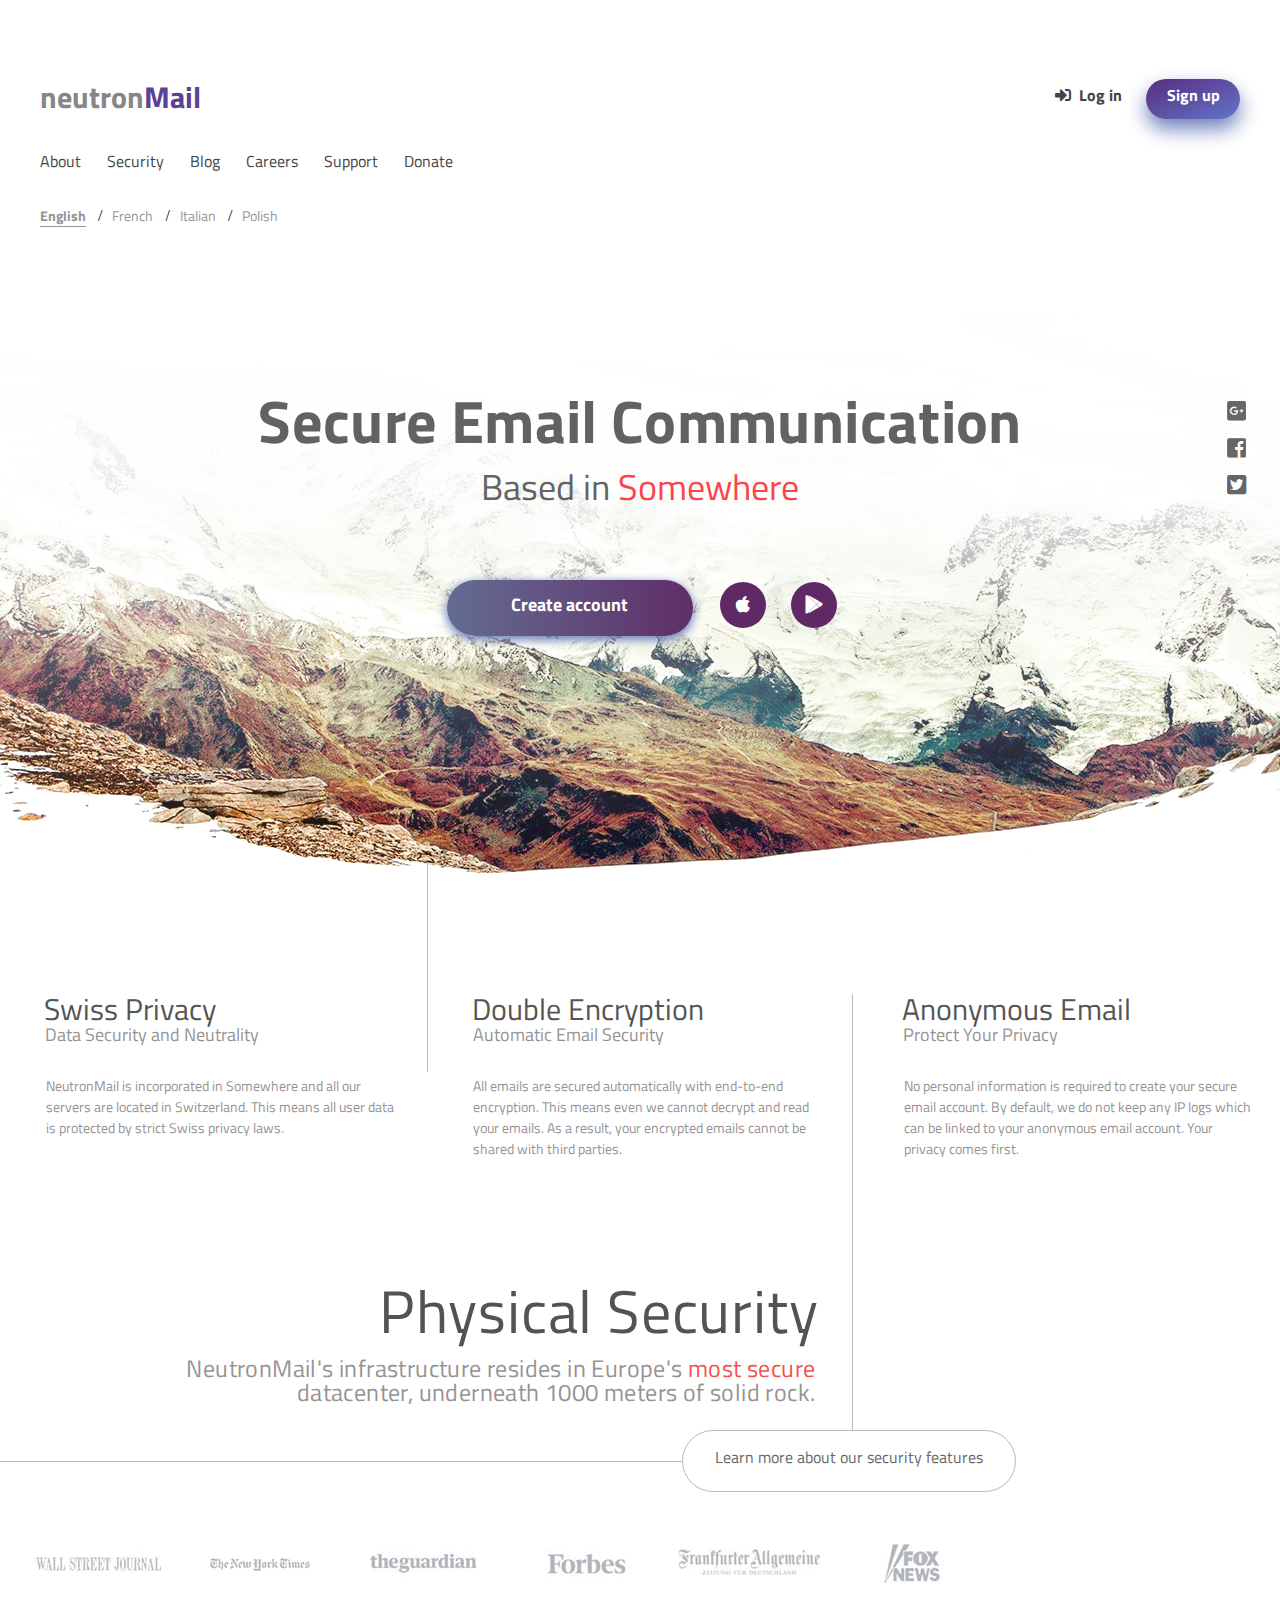
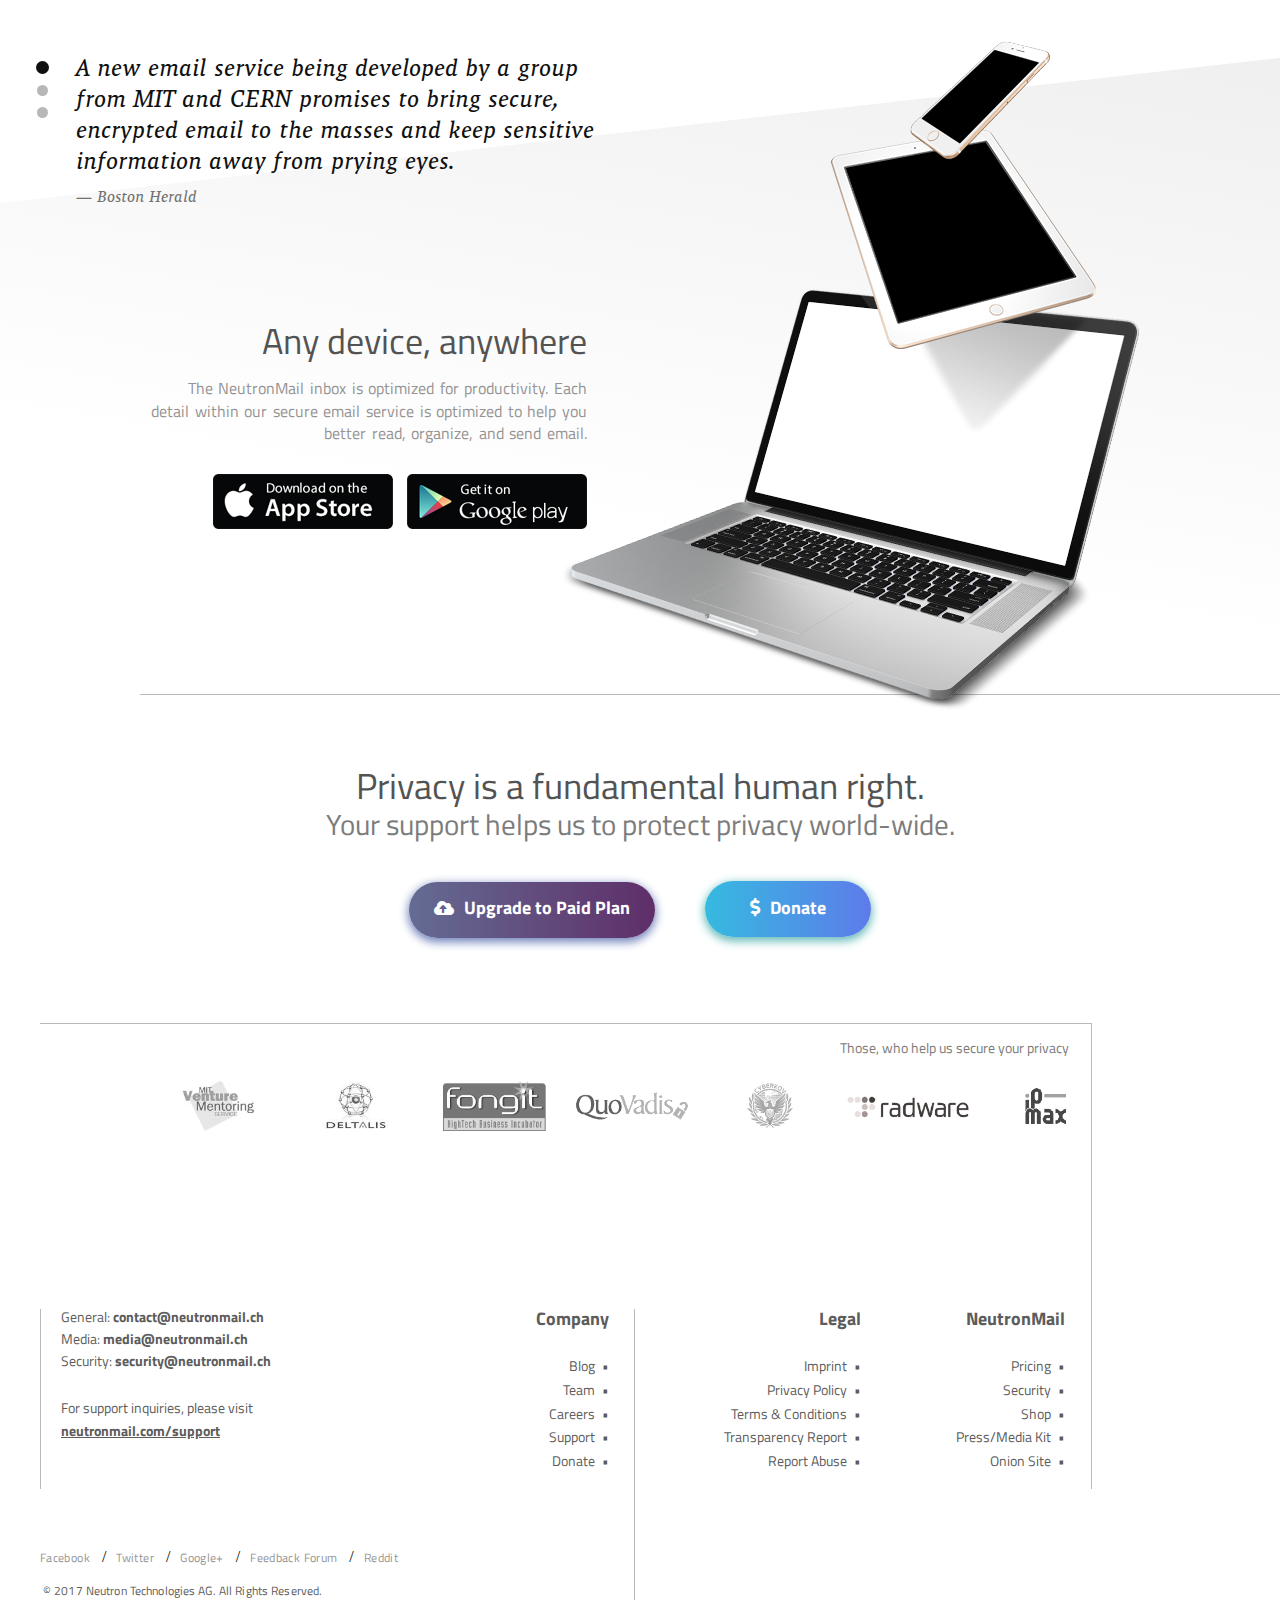
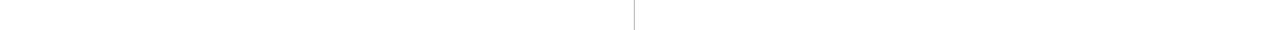
==== commit 63fe7eea: "change h1" ====
--- a/NeutronMail/index.html
+++ b/NeutronMail/index.html
@@ -14,11 +14,9 @@
   <header class="header">
     <div class="header__wrapper">
       <div class="header__content">
-        <div class="header__logo-container">
+        <h1 class="header__logo-container">
           <a href="#" class="logo">neutron<span class="logo logo_color_add">Mail</span></a>
-          <div class="lanuage-selector__container">
-          </div>
-        </div>
+        </h1>
         <div class="header__nav-container">
           <nav class="top-navigation">
             <li class="top-navigation__item"><a href="#" class="top-navigation__item-link">About</a></li>
@@ -52,9 +50,9 @@
     <div class="bg-image-section">
       <div class="bg-image-section__text-container">
         <div class="text-content">
-          <h1 class="text-content__heading">Secure Email Communication</h1>
-          <h2 class="text-content__text">Based in <span
-              class="text-content__text text-content__text_color_add">Somewhere</span></h2>
+          <h3 class="text-content__heading">Secure Email Communication</h3>
+          <h3 class="text-content__text">Based in <span
+              class="text-content__text text-content__text_color_add">Somewhere</span></h3>
         </div>
       </div>
       <div class="bg-image-section__buttons-container">
@@ -78,7 +76,7 @@
         <article class="feat-article">
           <div class="feat-article__header">
             <img src="./assets/images/Layer_15.png" alt="#" class="feat-article__icon">
-            <h3 class="feat-article__title">Swiss Privacy</h3>
+            <h4 class="feat-article__title">Swiss Privacy</h4>
             <p class="feat-article__subtitle">Data Security and Neutrality</p>
           </div>
           <p class="feat-article__description">NeutronMail is incorporated in Somewhere and all our servers are
@@ -89,7 +87,7 @@
         <article class="feat-article">
           <div class="feat-article__header">
             <img src="./assets/images/Layer_14.png" alt="#" class="feat-article__icon">
-            <h3 class="feat-article__title">Double Encryption</h3>
+            <h4 class="feat-article__title">Double Encryption</h4>
             <p class="feat-article__subtitle">Automatic Email Security</p>
           </div>
           <p class="feat-article__description">All emails are secured automatically with end-to-end encryption. This
@@ -101,7 +99,7 @@
         <article class="feat-article">
           <div class="feat-article__header">
             <img src="./assets/images/Layer_13.png" alt="#" class="feat-article__icon">
-            <h3 class="feat-article__title">Anonymous Email</h3>
+            <h4 class="feat-article__title">Anonymous Email</h4>
             <p class="feat-article__subtitle">Protect Your Privacy</p>
           </div>
           <p class="feat-article__description">No personal information is required to create your secure email
@@ -111,7 +109,7 @@
         </article>
         <article class="feat-article feat-article_size_l">
           <div class="feat-article__header feat-article__header_size_l">
-            <h3 class="feat-article__title feat-article__title_size_l">Physical Security</h3>
+            <h4 class="feat-article__title feat-article__title_size_l">Physical Security</h4>
           </div>
           <p class="feat-article__description feat-article__description_size_l">NeutronMail's infrastructure resides in
             Europe's <span class="feat-article__description_color_add">most
@@ -152,7 +150,7 @@
       <div class="download-section">
         <div class="download-section__container">
           <div class="product-promotion">
-            <h2 class="product-promotion__title">Any device, anywhere</h2>
+            <h3 class="product-promotion__title">Any device, anywhere</h3>
             <p class="product-promotion__text">The NeutronMail inbox is optimized for productivity. Each detail
               within our secure email service is optimized to help you better read, organize, and send email.</p>
             <button class="product-promotion__download-button"><img src="./assets/images/Layer_23.png" alt="#"
@@ -166,8 +164,8 @@
       <div class="donate-section">
         <div class="donate-section__container">
           <div class="donate-call">
-            <h2 class="donate-call__heading">Privacy is a fundamental human right.</h2>
-            <h3 class="donate-call__text">Your support helps us to protect privacy world-wide.</h3>
+            <h3 class="donate-call__heading">Privacy is a fundamental human right.</h3>
+            <h4 class="donate-call__text">Your support helps us to protect privacy world-wide.</h4>
           </div>
           <div class="donate-section__buttons-row buttons-row">
             <button class="buttons-row__button button button_style_purple upgrade-btn">Upgrade to Paid Plan</button>
--- a/NeutronMail/style.css
+++ b/NeutronMail/style.css
@@ -52,6 +52,10 @@
   padding-top: 79px;
   display: flex;
   justify-content: space-between;
+}
+
+.header__logo-container {
+  margin: 0;
 }
 
 .logo {
@@ -160,7 +164,6 @@
   content: "/";
   margin-left: 12px;
 }
-
 
 .main {
   max-width: 1800px;
@@ -542,7 +545,6 @@
 }
 
 .quote-box__text {
-  z-index: 2;
   display: inline-block;
   max-width: 525px;
   font-family: "Malaga";
@@ -576,7 +578,6 @@
   border-width: 204px 1800px 0 0;
   border-color: #ffffff transparent transparent transparent;
 }
-
 
 .download-section {
   padding: 0 30px;
@@ -677,7 +678,6 @@
   margin: 2px 0 0;
 }
 
-
 .upgrade-btn::before {
   content: "\f382";
   font-family: "Font Awesome 5 Free";
@@ -702,7 +702,6 @@
   border-top: 1px solid #b9b9b9;
   text-align: right;
   padding: 15px 0 160px;
-
 }
 
 .partners-section__container::after,
@@ -886,6 +885,10 @@
   letter-spacing: 0.12px;
   padding-left: 3px;
   margin-top: 18px;
+}
+
+a:hover, button:hover {
+  transform: scale(1.1);
 }
 
 
